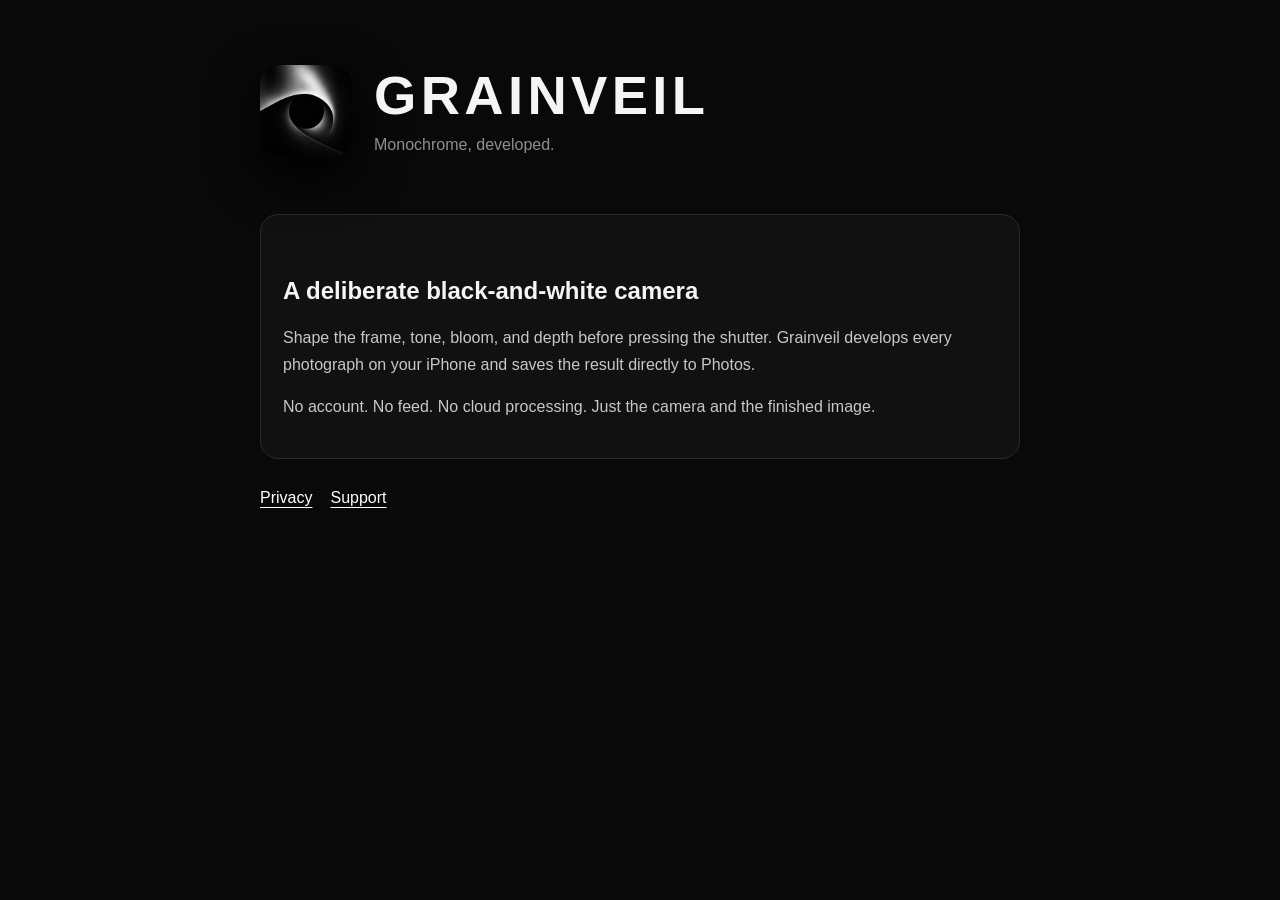
==== index.html @ 0dcb3d74 "Publish Grainveil support and privacy site" ====
<!doctype html>
<html lang="en">
<head>
  <meta charset="utf-8">
  <meta name="viewport" content="width=device-width, initial-scale=1">
  <meta name="description" content="Grainveil is a deliberate monochrome camera for iPhone.">
  <title>Grainveil — Monochrome, developed.</title>
  <link rel="stylesheet" href="style.css">
</head>
<body>
  <main>
    <header>
      <img class="icon" src="assets/icon.png" alt="Grainveil app icon">
      <div><h1>GRAINVEIL</h1><p class="tagline">Monochrome, developed.</p></div>
    </header>
    <section class="card">
      <h2>A deliberate black-and-white camera</h2>
      <p>Shape the frame, tone, bloom, and depth before pressing the shutter. Grainveil develops every photograph on your iPhone and saves the result directly to Photos.</p>
      <p>No account. No feed. No cloud processing. Just the camera and the finished image.</p>
    </section>
    <nav><a href="privacy/">Privacy</a><a href="support/">Support</a></nav>
  </main>
</body>
</html>
---- style.css ----
:root {
  color-scheme: dark;
  font-family: -apple-system, BlinkMacSystemFont, "SF Pro Text", sans-serif;
  background: #090909;
  color: #f5f5f5;
}

* { box-sizing: border-box; }
body { margin: 0; }
main { width: min(760px, calc(100% - 40px)); margin: 0 auto; padding: 64px 0 80px; }
header { display: flex; gap: 22px; align-items: center; margin-bottom: 56px; }
.icon { width: 92px; height: 92px; border-radius: 22%; box-shadow: 0 18px 48px #000; }
h1 { font-size: clamp(2rem, 8vw, 3.4rem); letter-spacing: .08em; margin: 0; }
h2 { margin-top: 2.5rem; }
p, li { color: #c8c8c8; line-height: 1.65; }
a { color: #fff; text-underline-offset: 4px; }
.tagline { margin: 5px 0 0; color: #8f8f8f; }
.card { padding: 22px; border: 1px solid #2b2b2b; border-radius: 18px; background: #111; }
nav { display: flex; flex-wrap: wrap; gap: 18px; margin-top: 30px; }
small { color: #777; }
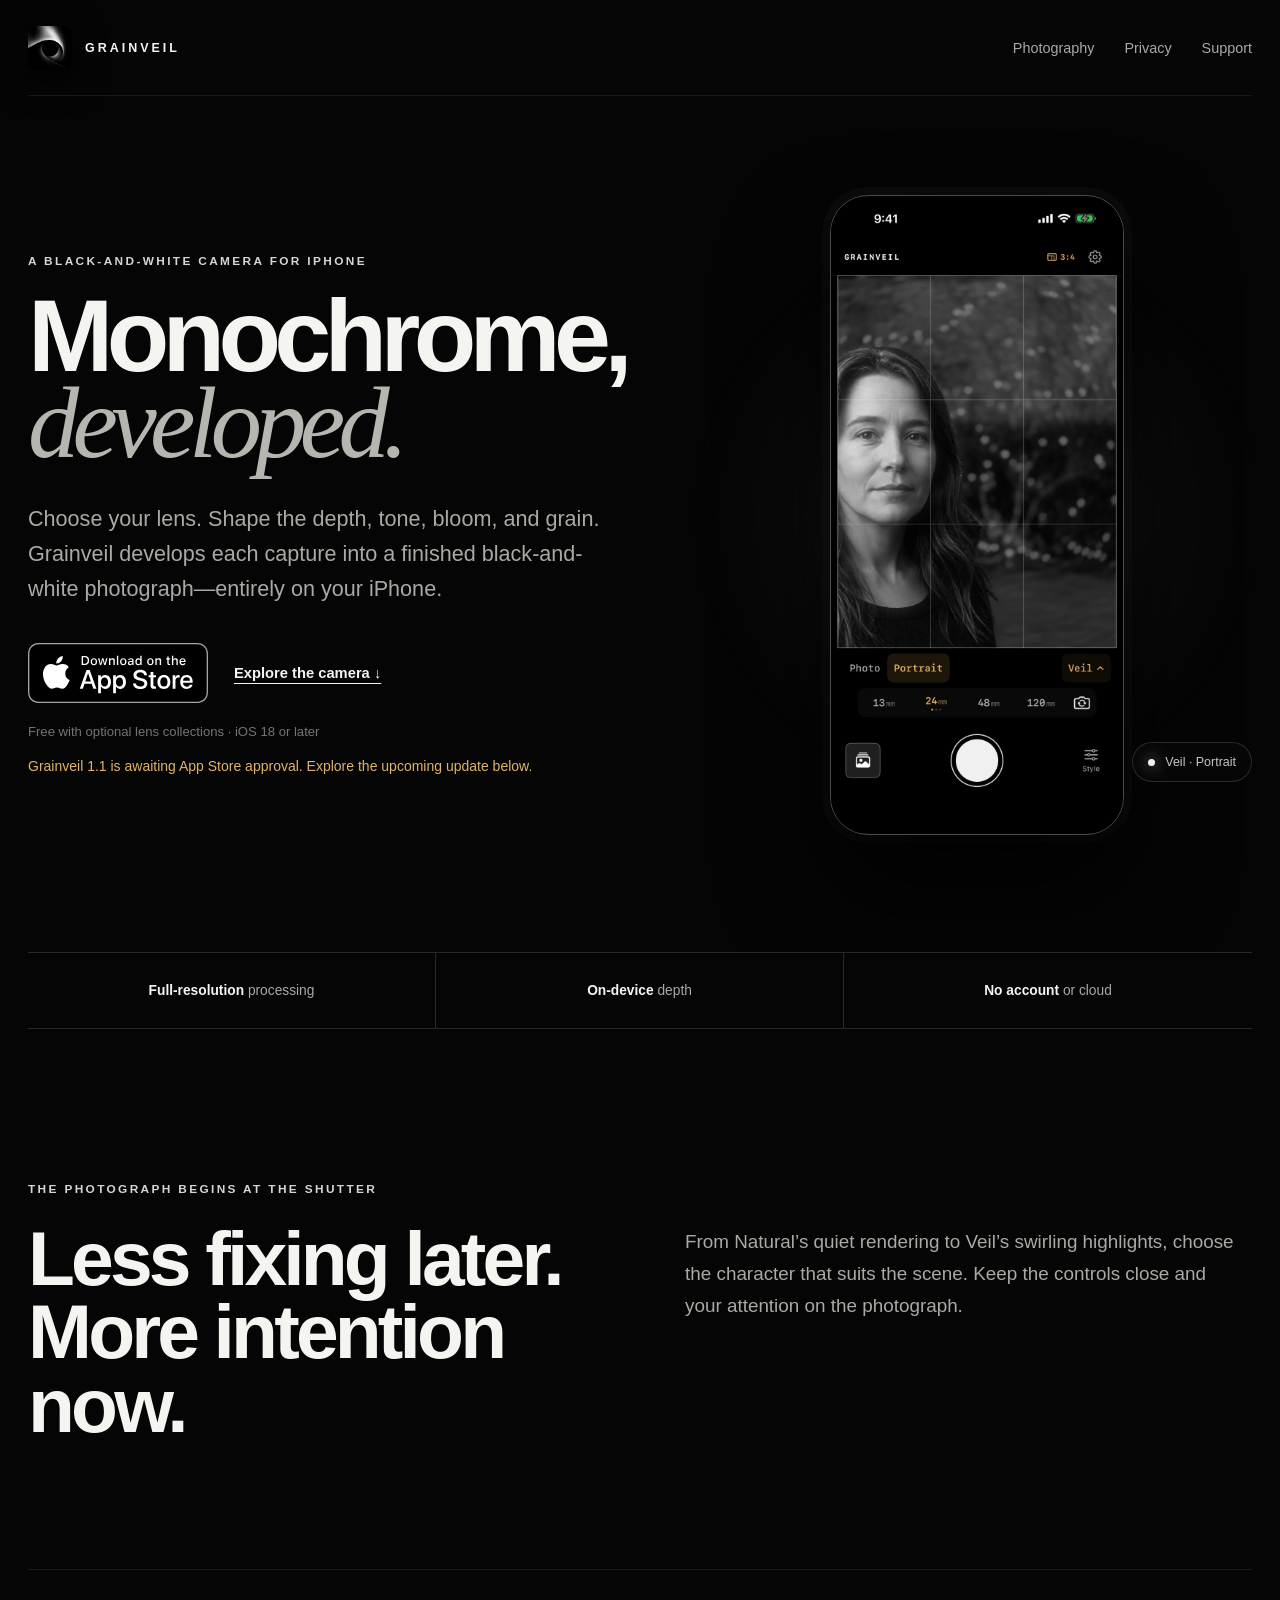
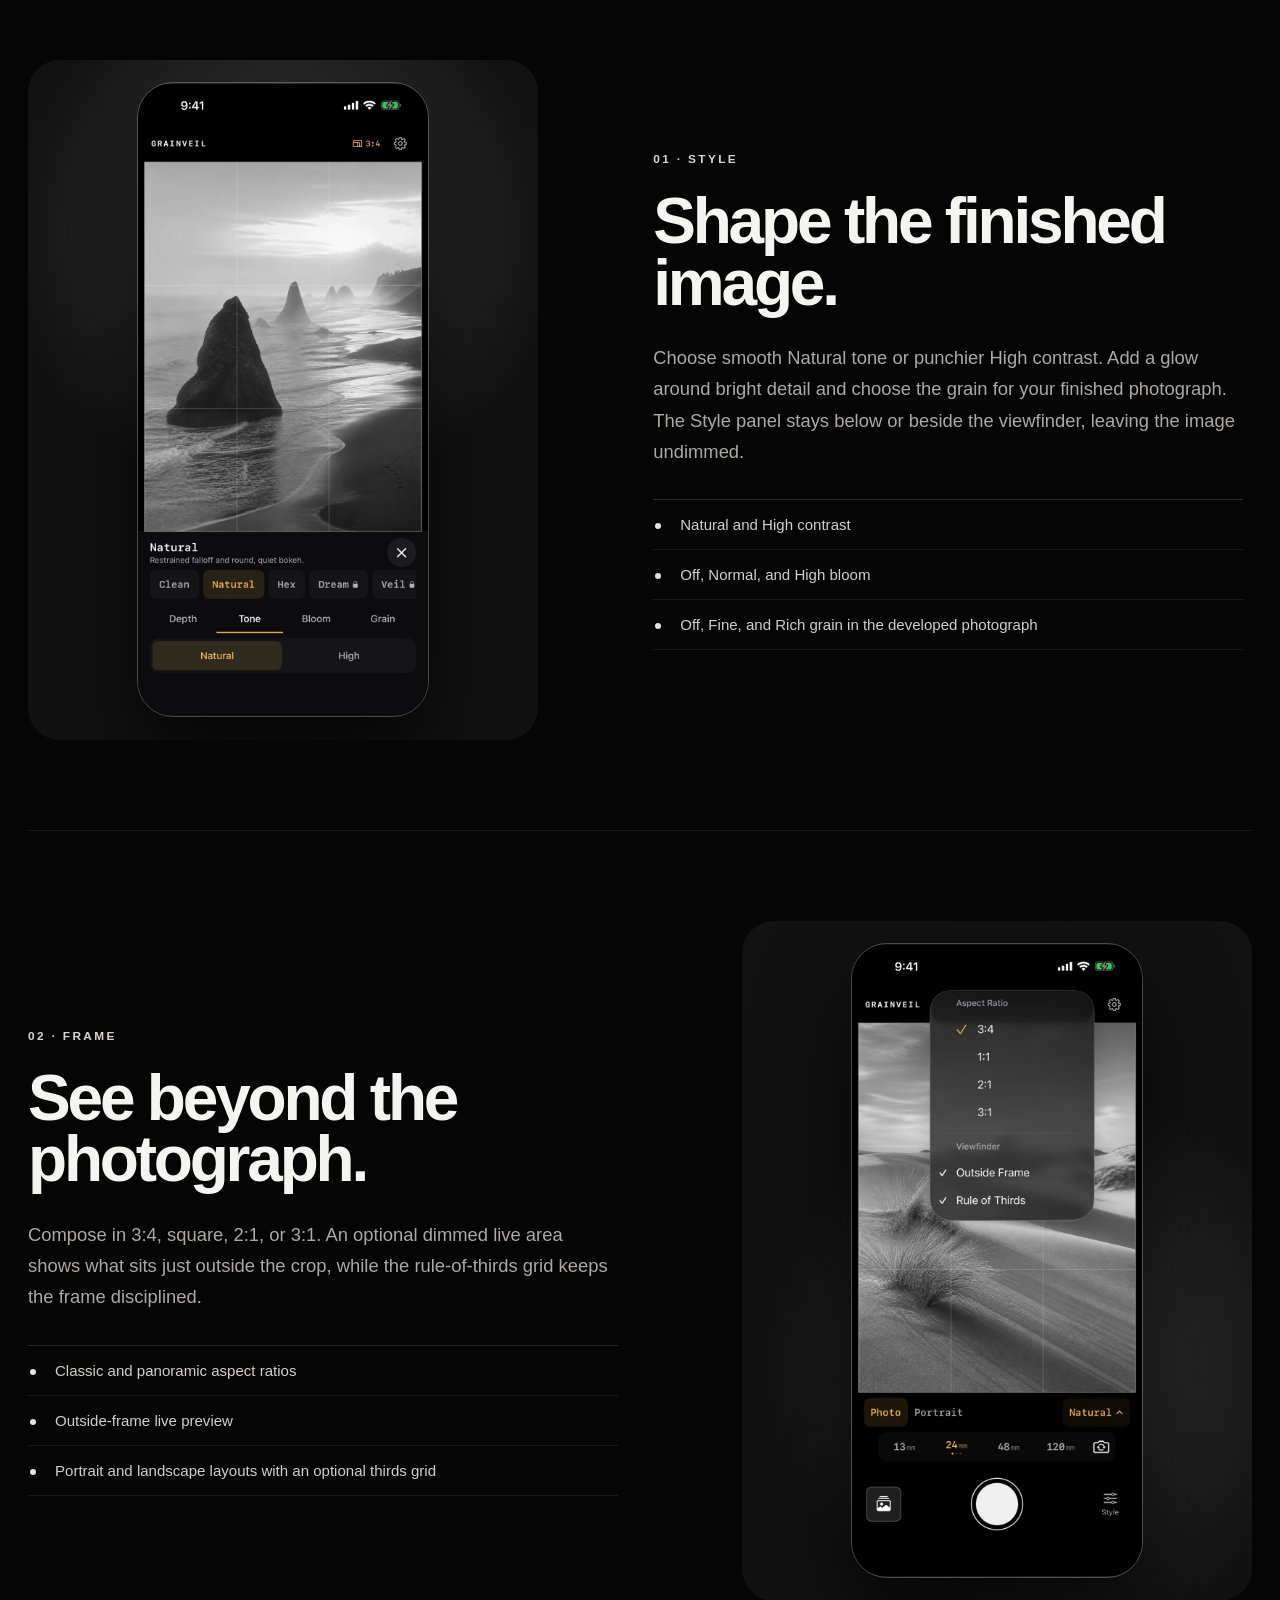
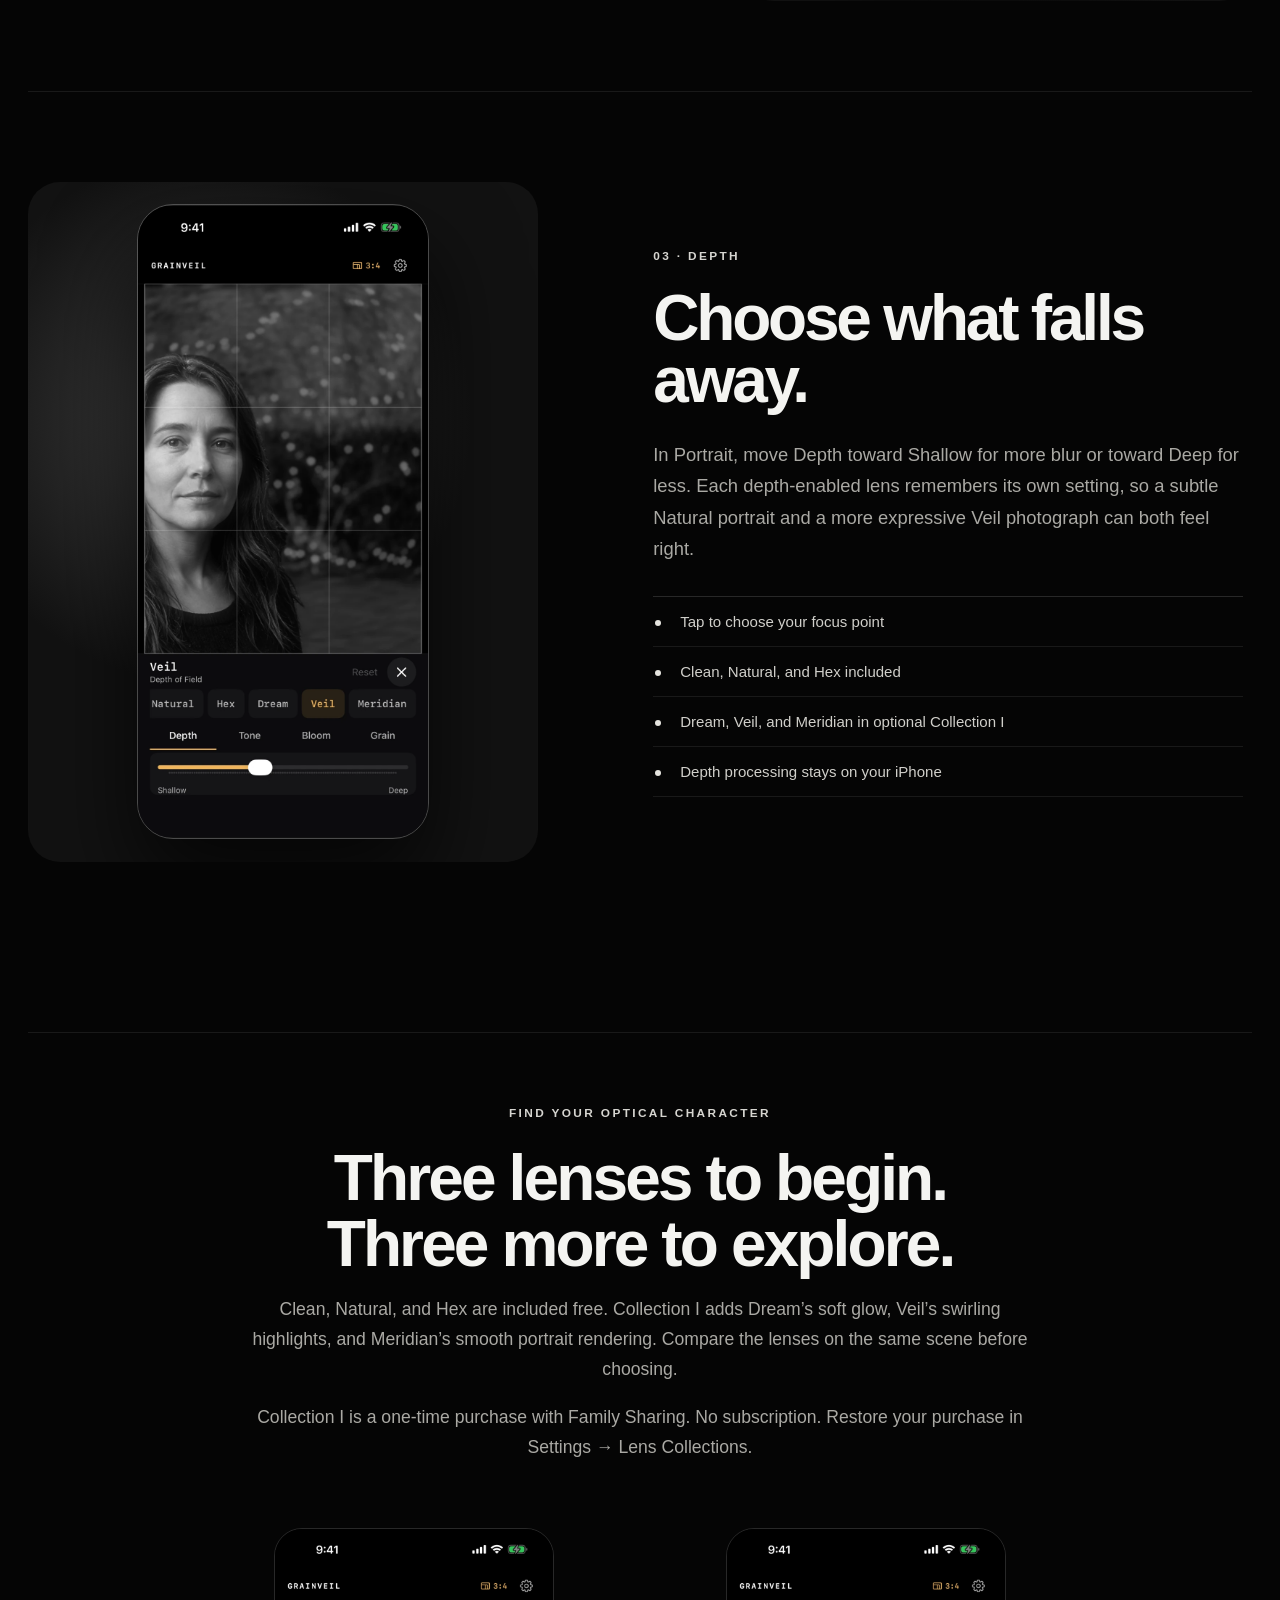
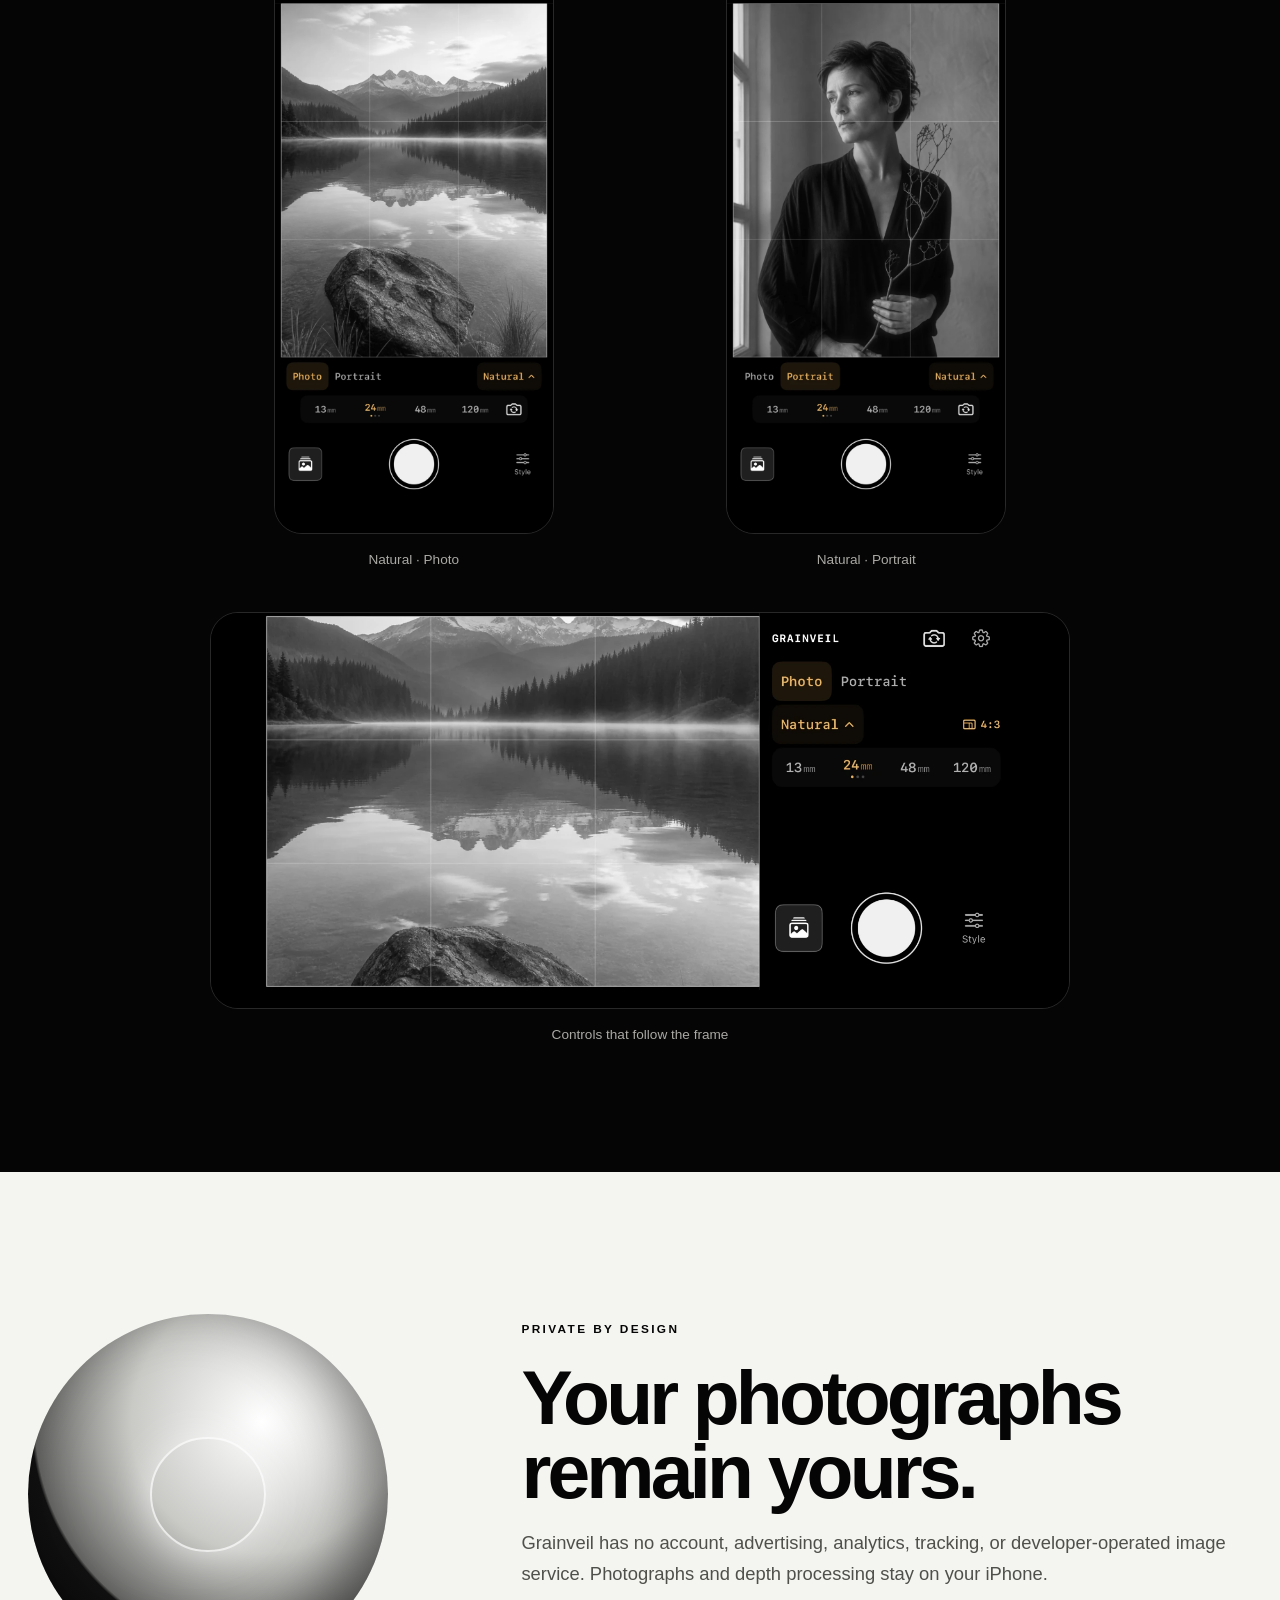
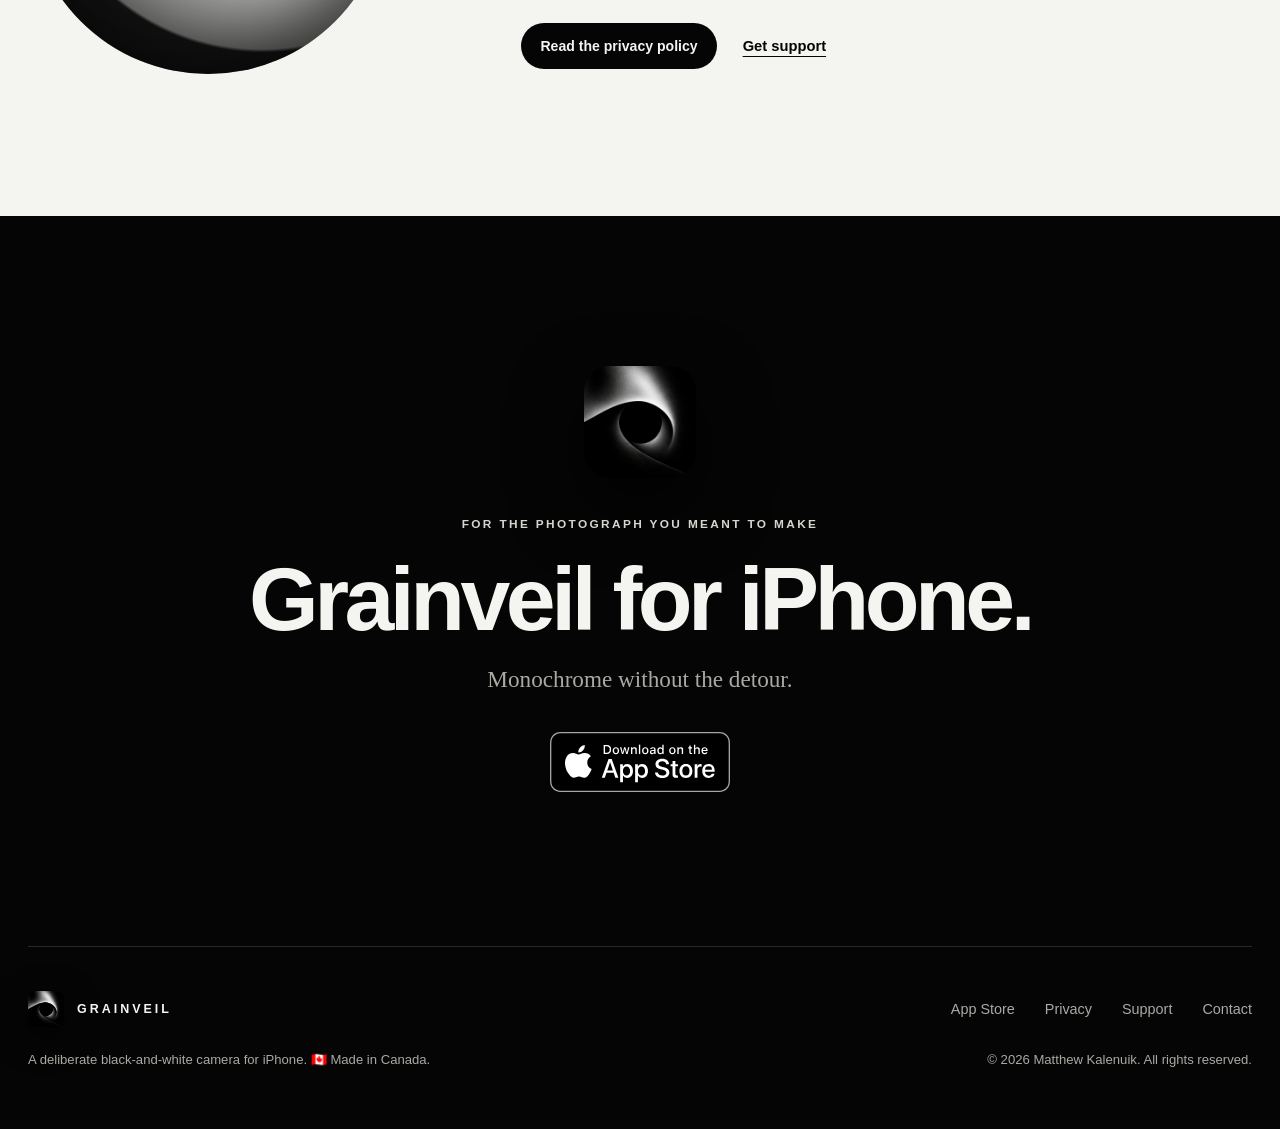
==== commit 31304729: "Refresh Grainveil 1.1 screenshots and Collection I support" ====
--- a/index.html
+++ b/index.html
@@ -3,23 +3,181 @@
 <head>
   <meta charset="utf-8">
   <meta name="viewport" content="width=device-width, initial-scale=1">
-  <meta name="description" content="Grainveil is a deliberate monochrome camera for iPhone.">
+  <meta name="theme-color" content="#050505">
+  <meta name="description" content="Grainveil is a black-and-white camera for iPhone with distinctive lenses, adjustable depth of field, film grain, optical bloom, and on-device photo processing.">
+  <link rel="canonical" href="https://grainveil.mkultra.pro/">
+  <link rel="icon" href="assets/icon-web.png">
+  <link rel="apple-touch-icon" href="assets/icon-web.png">
+  <meta property="og:title" content="Grainveil — Monochrome, developed.">
+  <meta property="og:description" content="A deliberate black-and-white camera for iPhone. Shape the frame, tone, bloom, and depth before the shutter.">
+  <meta property="og:type" content="website">
+  <meta property="og:url" content="https://grainveil.mkultra.pro/">
+  <meta property="og:image" content="https://grainveil.mkultra.pro/assets/grainveil-social.png?v=20260831">
+  <meta property="og:image:width" content="1200">
+  <meta property="og:image:height" content="630">
+  <meta property="og:image:alt" content="Grainveil monochrome photographic campaign artwork">
+  <meta name="twitter:card" content="summary_large_image">
+  <meta name="twitter:title" content="Grainveil — Monochrome, developed.">
+  <meta name="twitter:description" content="A deliberate black-and-white camera for iPhone.">
+  <meta name="twitter:image" content="https://grainveil.mkultra.pro/assets/grainveil-social.png?v=20260831">
+  <meta property="al:ios:app_store_id" content="6806885347">
+  <meta property="al:ios:app_name" content="Grainveil">
   <title>Grainveil — Monochrome, developed.</title>
-  <link rel="stylesheet" href="style.css">
+  <link rel="stylesheet" href="style.css?v=20260911-release">
 </head>
 <body>
-  <main>
-    <header>
-      <img class="icon" src="assets/icon.png" alt="Grainveil app icon">
-      <div><h1>GRAINVEIL</h1><p class="tagline">Monochrome, developed.</p></div>
-    </header>
-    <section class="card">
-      <h2>A deliberate black-and-white camera</h2>
-      <p>Shape the frame, tone, bloom, and depth before pressing the shutter. Grainveil develops every photograph on your iPhone and saves the result directly to Photos.</p>
-      <p>No account. No feed. No cloud processing. Just the camera and the finished image.</p>
+  <a class="skip-link" href="#main">Skip to content</a>
+  <header class="site-header shell">
+    <a class="brand" href="#top" aria-label="Grainveil home">
+      <img src="assets/icon-web.png" width="44" height="44" alt="">
+      <span>GRAINVEIL</span>
+    </a>
+    <nav aria-label="Main navigation">
+      <a href="#photography">Photography</a>
+      <a href="#privacy">Privacy</a>
+      <a href="support/">Support</a>
+    </nav>
+  </header>
+
+  <main id="main">
+    <section class="hero shell" id="top">
+      <div class="hero-copy">
+        <p class="eyebrow">A black-and-white camera for iPhone</p>
+        <h1>Monochrome,<br><em>developed.</em></h1>
+        <p class="lede">Choose your lens. Shape the depth, tone, bloom, and grain. Grainveil develops each capture into a finished black-and-white photograph—entirely on your iPhone.</p>
+        <div class="hero-actions">
+          <a class="app-store-link" href="https://apps.apple.com/app/grainveil/id6806885347" aria-label="Download Grainveil on the App Store">
+            <img class="app-store-badge" src="assets/app-store-badge.svg" width="180" height="60" alt="Download Grainveil on the App Store">
+          </a>
+          <a class="text-link" href="#photography">Explore the camera <span aria-hidden="true">↓</span></a>
+        </div>
+        <p class="system-note">Free with optional lens collections · iOS 18 or later</p>
+        <p class="release-note">Grainveil 1.1 is awaiting App Store approval. Explore the upcoming update below.</p>
+      </div>
+      <div class="hero-visual" aria-label="Grainveil Portrait mode with the Veil lens">
+        <div class="halo" aria-hidden="true"></div>
+        <img class="phone-shot" src="assets/1.1-release/veil-portrait.webp" width="800" height="1738" fetchpriority="high" alt="Grainveil 1.1 in Portrait mode with Veil selected, showing a monochrome portrait against soft foliage">
+        <div class="capture-note"><span></span> Veil · Portrait</div>
+      </div>
     </section>
-    <nav><a href="privacy/">Privacy</a><a href="support/">Support</a></nav>
+
+    <section class="principles shell" aria-label="Product principles">
+      <p><strong>Full-resolution</strong> processing</p>
+      <p><strong>On-device</strong> depth</p>
+      <p><strong>No account</strong> or cloud</p>
+    </section>
+
+    <section class="intro shell" id="photography">
+      <p class="kicker">The photograph begins at the shutter</p>
+      <h2>Less fixing later.<br>More intention now.</h2>
+      <p>From Natural’s quiet rendering to Veil’s swirling highlights, choose the character that suits the scene. Keep the controls close and your attention on the photograph.</p>
+    </section>
+
+    <section class="story shell" aria-label="Grainveil features">
+      <article class="story-row">
+        <div class="story-image soft-silver">
+          <img src="assets/1.1-release/image-style.webp" width="800" height="1738" loading="lazy" alt="Grainveil’s inline Style panel, with Natural selected and Depth, Tone, Bloom, and Grain controls below the photograph">
+        </div>
+        <div class="story-copy">
+          <p class="chapter">01 · Style</p>
+          <h2>Shape the finished image.</h2>
+          <p>Choose smooth Natural tone or punchier High contrast. Add a glow around bright detail and choose the grain for your finished photograph. The Style panel stays below or beside the viewfinder, leaving the image undimmed.</p>
+          <ul class="feature-list">
+            <li>Natural and High contrast</li>
+            <li>Off, Normal, and High bloom</li>
+            <li>Off, Fine, and Rich grain in the developed photograph</li>
+          </ul>
+        </div>
+      </article>
+
+      <article class="story-row reverse">
+        <div class="story-image warm-silver">
+          <img src="assets/1.1-release/framing.webp" width="800" height="1738" loading="lazy" alt="Grainveil’s framing controls over a monochrome landscape, with aspect ratios and an outside-frame preview">
+        </div>
+        <div class="story-copy">
+          <p class="chapter">02 · Frame</p>
+          <h2>See beyond the photograph.</h2>
+          <p>Compose in 3:4, square, 2:1, or 3:1. An optional dimmed live area shows what sits just outside the crop, while the rule-of-thirds grid keeps the frame disciplined.</p>
+          <ul class="feature-list">
+            <li>Classic and panoramic aspect ratios</li>
+            <li>Outside-frame live preview</li>
+            <li>Portrait and landscape layouts with an optional thirds grid</li>
+          </ul>
+        </div>
+      </article>
+
+      <article class="story-row">
+        <div class="story-image deep-silver">
+          <img src="assets/1.1-release/depth-of-field.webp" width="800" height="1738" loading="lazy" alt="Veil’s Depth of Field control, with a slider from Shallow to Deep beneath a monochrome portrait">
+        </div>
+        <div class="story-copy">
+          <p class="chapter">03 · Depth</p>
+          <h2>Choose what falls away.</h2>
+          <p>In Portrait, move Depth toward Shallow for more blur or toward Deep for less. Each depth-enabled lens remembers its own setting, so a subtle Natural portrait and a more expressive Veil photograph can both feel right.</p>
+          <ul class="feature-list">
+            <li>Tap to choose your focus point</li>
+            <li>Clean, Natural, and Hex included</li>
+            <li>Dream, Veil, and Meridian in optional Collection I</li>
+            <li>Depth processing stays on your iPhone</li>
+          </ul>
+        </div>
+      </article>
+    </section>
+
+    <section class="collection-section shell" aria-labelledby="collection-heading">
+      <div class="collection-copy">
+        <p class="kicker">Find your optical character</p>
+        <h2 id="collection-heading">Three lenses to begin.<br>Three more to explore.</h2>
+        <p>Clean, Natural, and Hex are included free. Collection I adds Dream’s soft glow, Veil’s swirling highlights, and Meridian’s smooth portrait rendering. Compare the lenses on the same scene before choosing.</p>
+        <p>Collection I is a one-time purchase with Family Sharing. No subscription. Restore your purchase in Settings → Lens Collections.</p>
+      </div>
+      <div class="camera-gallery">
+        <figure>
+          <a href="assets/1.1-release/camera.webp" aria-label="View the camera screenshot at full size"><img src="assets/1.1-release/camera.webp" width="800" height="1738" loading="lazy" alt="Grainveil’s monochrome camera viewfinder with Natural selected"></a>
+          <figcaption>Natural · Photo</figcaption>
+        </figure>
+        <figure>
+          <a href="assets/1.1-release/portrait.webp" aria-label="View the portrait screenshot at full size"><img src="assets/1.1-release/portrait.webp" width="800" height="1738" loading="lazy" alt="Natural selected in Grainveil’s Portrait mode"></a>
+          <figcaption>Natural · Portrait</figcaption>
+        </figure>
+        <figure class="landscape-example">
+          <a href="assets/1.1-release/landscape.webp" aria-label="View the landscape screenshot at full size"><img src="assets/1.1-release/landscape.webp" width="1600" height="736" loading="lazy" alt="Grainveil’s camera controls arranged beside the photograph in landscape orientation"></a>
+          <figcaption>Controls that follow the frame</figcaption>
+        </figure>
+      </div>
+    </section>
+
+    <section class="privacy-band" id="privacy">
+      <div class="shell privacy-grid">
+        <div class="privacy-mark" aria-hidden="true"><span></span></div>
+        <div>
+          <p class="kicker">Private by design</p>
+          <h2>Your photographs remain yours.</h2>
+          <p>Grainveil has no account, advertising, analytics, tracking, or developer-operated image service. Photographs and depth processing stay on your iPhone.</p>
+          <div class="privacy-actions">
+            <a class="button-light" href="privacy/">Read the privacy policy</a>
+            <a class="text-link" href="support/">Get support</a>
+          </div>
+        </div>
+      </div>
+    </section>
+
+    <section class="closing shell">
+      <img class="closing-icon" src="assets/icon-web.png" width="112" height="112" alt="Grainveil app icon">
+      <p class="kicker">For the photograph you meant to make</p>
+      <h2>Grainveil for iPhone.</h2>
+      <p>Monochrome without the detour.</p>
+      <a class="app-store-link closing-download" href="https://apps.apple.com/app/grainveil/id6806885347" aria-label="Download Grainveil on the App Store">
+        <img class="app-store-badge" src="assets/app-store-badge.svg" width="180" height="60" alt="Download Grainveil on the App Store">
+      </a>
+    </section>
   </main>
+
+  <footer class="site-footer shell">
+    <div class="brand footer-brand"><img src="assets/icon-web.png" width="36" height="36" alt=""><span>GRAINVEIL</span></div>
+    <p>A deliberate black-and-white camera for iPhone. <span class="made-in-canada"><span role="img" aria-label="Canadian flag">🇨🇦</span> Made in Canada.</span></p>
+    <nav aria-label="Footer navigation"><a href="https://apps.apple.com/app/grainveil/id6806885347">App Store</a><a href="privacy/">Privacy</a><a href="support/">Support</a><a href="mailto:info@mkultra.pro">Contact</a></nav>
+    <p class="copyright">© 2026 Matthew Kalenuik. All rights reserved.</p>
+  </footer>
 </body>
 </html>
-
--- a/style.css
+++ b/style.css
@@ -1,21 +1,190 @@
 :root {
   color-scheme: dark;
-  font-family: -apple-system, BlinkMacSystemFont, "SF Pro Text", sans-serif;
-  background: #090909;
-  color: #f5f5f5;
+  --black: #050505;
+  --surface: #0d0d0d;
+  --white: #f4f4f1;
+  --muted: #aaa9a4;
+  --quiet: #75746f;
+  --line: rgba(255, 255, 255, 0.14);
+  --line-soft: rgba(255, 255, 255, 0.08);
+  --serif: "Iowan Old Style", "Baskerville", "Times New Roman", serif;
+  --sans: -apple-system, BlinkMacSystemFont, "SF Pro Display", "Helvetica Neue", sans-serif;
+  font-family: var(--sans);
+  background: var(--black);
+  color: var(--white);
+  font-synthesis: none;
 }
 
 * { box-sizing: border-box; }
-body { margin: 0; }
-main { width: min(760px, calc(100% - 40px)); margin: 0 auto; padding: 64px 0 80px; }
-header { display: flex; gap: 22px; align-items: center; margin-bottom: 56px; }
-.icon { width: 92px; height: 92px; border-radius: 22%; box-shadow: 0 18px 48px #000; }
-h1 { font-size: clamp(2rem, 8vw, 3.4rem); letter-spacing: .08em; margin: 0; }
-h2 { margin-top: 2.5rem; }
-p, li { color: #c8c8c8; line-height: 1.65; }
-a { color: #fff; text-underline-offset: 4px; }
-.tagline { margin: 5px 0 0; color: #8f8f8f; }
-.card { padding: 22px; border: 1px solid #2b2b2b; border-radius: 18px; background: #111; }
-nav { display: flex; flex-wrap: wrap; gap: 18px; margin-top: 30px; }
-small { color: #777; }
+html { scroll-behavior: smooth; }
+body { margin: 0; background: var(--black); color: var(--white); }
+img { max-width: 100%; display: block; }
+a { color: inherit; text-decoration-thickness: 1px; text-underline-offset: 5px; }
+p { color: var(--muted); line-height: 1.7; }
+.skip-link { position: fixed; z-index: 100; top: 12px; left: 12px; padding: 10px 14px; background: var(--white); color: var(--black); transform: translateY(-160%); }
+.skip-link:focus { transform: translateY(0); }
+.shell { width: min(1240px, calc(100% - 56px)); margin-inline: auto; }
 
+.site-header { height: 96px; display: flex; align-items: center; justify-content: space-between; border-bottom: 1px solid var(--line-soft); }
+.brand { display: inline-flex; align-items: center; gap: 13px; color: var(--white); text-decoration: none; font-size: .78rem; font-weight: 700; letter-spacing: .24em; }
+.brand img { border-radius: 22%; box-shadow: 0 10px 32px rgba(0,0,0,.65); }
+.site-header nav, .site-footer nav { display: flex; align-items: center; gap: 30px; }
+.site-header nav a, .site-footer nav a { color: var(--muted); font-size: .9rem; text-decoration: none; transition: color .2s ease; }
+.site-header nav a:hover, .site-footer nav a:hover { color: var(--white); }
+
+.hero { min-height: 830px; display: grid; grid-template-columns: 1.02fr .98fr; align-items: center; gap: clamp(50px, 8vw, 120px); padding-block: 74px 92px; overflow: hidden; }
+.hero-copy { position: relative; z-index: 1; min-width: 0; }
+.eyebrow, .kicker, .chapter { margin: 0 0 22px; color: #d6d5d0; font-size: .74rem; font-weight: 700; letter-spacing: .2em; text-transform: uppercase; }
+h1, h2, h3 { color: var(--white); }
+h1 { margin: 0; font-size: clamp(4rem, 8vw, 7.4rem); line-height: .84; letter-spacing: -.065em; font-weight: 640; }
+h1 em { font-family: var(--serif); font-weight: 400; color: #b7b5af; }
+.lede { max-width: 640px; margin: 36px 0 0; font-size: clamp(1.08rem, 2vw, 1.35rem); line-height: 1.62; }
+.hero-actions { display: flex; align-items: center; flex-wrap: wrap; gap: 26px; margin-top: 36px; max-width: 100%; }
+.app-store-link { display: inline-block; border-radius: 10px; line-height: 0; text-decoration: none; transition: filter .2s ease, transform .2s ease; }
+.app-store-link:hover { filter: brightness(1.1); transform: translateY(-2px); }
+.app-store-badge { width: 180px; height: auto; }
+.text-link { color: var(--white); font-size: .92rem; font-weight: 610; }
+.system-note { margin: 18px 0 0; color: var(--quiet); font-size: .82rem; }
+.release-note { margin: 12px 0 0; max-width: 38rem; color: #dfb468; font-size: .875rem; }
+.made-in-canada { display: inline-block; }
+
+.hero-visual { position: relative; display: grid; place-items: center; min-height: 690px; }
+.halo { position: absolute; width: 590px; height: 590px; border-radius: 50%; background: radial-gradient(circle, rgba(255,255,255,.14), rgba(255,255,255,.025) 42%, transparent 70%); filter: blur(8px); }
+.phone-shot { position: relative; z-index: 1; width: auto; height: min(640px, 72vh); max-width: min(300px, 72vw); aspect-ratio: 800 / 1738; object-fit: contain; border: 1px solid rgba(255,255,255,.28); border-radius: 38px; box-shadow: 0 55px 100px rgba(0,0,0,.78), 0 0 0 8px rgba(255,255,255,.025); }
+.capture-note { position: absolute; z-index: 2; right: 0; bottom: 78px; display: flex; align-items: center; gap: 10px; padding: 12px 15px; border: 1px solid var(--line); border-radius: 999px; background: rgba(8,8,8,.82); backdrop-filter: blur(18px); color: #c7c6c1; font-size: .78rem; }
+.capture-note span { width: 7px; height: 7px; border-radius: 50%; background: #f1f1ed; box-shadow: 0 0 16px rgba(255,255,255,.8); }
+
+.principles { display: grid; grid-template-columns: repeat(3, 1fr); border-block: 1px solid var(--line); }
+.principles p { margin: 0; padding: 26px 30px; text-align: center; border-right: 1px solid var(--line); font-size: .86rem; }
+.principles p:last-child { border-right: 0; }
+.principles strong { color: var(--white); font-weight: 620; }
+
+.intro { padding-block: 150px 126px; display: grid; grid-template-columns: 1fr 1fr; column-gap: 90px; }
+.intro .kicker { grid-column: 1 / -1; }
+.intro h2, .story-copy h2, .privacy-grid h2, .closing h2 { margin: 0; font-size: clamp(2.8rem, 6vw, 5.8rem); line-height: .96; letter-spacing: -.05em; font-weight: 560; }
+.intro > p:last-child { margin: 4px 0 0; max-width: 560px; font-size: 1.18rem; }
+
+.story { padding-bottom: 80px; }
+.story-row { min-height: 820px; display: grid; grid-template-columns: .92fr 1.08fr; align-items: center; gap: clamp(60px, 9vw, 135px); padding-block: 90px; border-top: 1px solid var(--line-soft); }
+.story-row.reverse { grid-template-columns: 1.08fr .92fr; }
+.story-row.reverse .story-image { order: 2; }
+.story-image { position: relative; min-height: 680px; display: grid; place-items: center; overflow: hidden; border-radius: 32px; background: #121212; }
+.story-image::before { content: ""; position: absolute; inset: 0; opacity: .5; }
+.soft-silver::before { background: radial-gradient(circle at 50% 25%, #747474, transparent 48%); }
+.warm-silver::before { background: radial-gradient(circle at 60% 65%, #595959, transparent 52%); }
+.deep-silver::before { background: radial-gradient(circle at 35% 35%, #6b6b6b, transparent 48%); }
+.story-image img { position: relative; width: 292px; height: auto; aspect-ratio: 800 / 1738; object-fit: contain; border: 1px solid rgba(255,255,255,.24); border-radius: 36px; box-shadow: 0 45px 90px rgba(0,0,0,.72); }
+.story-copy { max-width: 590px; }
+.story-copy h2 { font-size: clamp(2.7rem, 5vw, 5.25rem); }
+.story-copy > p:not(.chapter) { margin: 28px 0; font-size: 1.15rem; }
+.feature-list { margin: 32px 0 0; padding: 0; list-style: none; border-top: 1px solid var(--line); }
+.feature-list li { position: relative; padding: 16px 0 16px 27px; border-bottom: 1px solid var(--line-soft); color: #d0cfca; font-size: .94rem; }
+.feature-list li::before { content: ""; position: absolute; left: 2px; top: 23px; width: 6px; height: 6px; border-radius: 50%; background: #e5e4df; }
+
+.collection-section { padding-block: 70px 50px; border-top: 1px solid var(--line-soft); }
+.collection-copy { max-width: 800px; margin: 0 auto 65px; text-align: center; }
+.collection-copy h2 { margin: 0; font-size: clamp(2.5rem, 5vw, 4.7rem); line-height: 1.04; letter-spacing: -.045em; font-weight: 560; }
+.collection-copy p:not(.kicker) { font-size: 1.1rem; }
+.camera-gallery { max-width: 860px; margin: auto; display: grid; grid-template-columns: 1fr 1fr; gap: 45px; }
+.camera-gallery figure { margin: 0; display: grid; justify-items: center; align-content: start; gap: 18px; }
+.camera-gallery a { display: block; max-width: 280px; }
+.camera-gallery img { width: 100%; height: auto; border: 1px solid var(--line); border-radius: 28px; }
+.camera-gallery figcaption { color: var(--muted); font-size: .85rem; text-align: center; }
+.camera-gallery .landscape-example { grid-column: 1 / -1; }
+.camera-gallery .landscape-example a { max-width: 860px; }
+.privacy-band { margin-top: 80px; padding-block: 142px; background: var(--white); color: var(--black); }
+.privacy-grid { display: grid; grid-template-columns: .7fr 1.3fr; align-items: center; gap: 100px; }
+.privacy-grid .kicker, .privacy-grid h2 { color: var(--black); }
+.privacy-grid p:not(.kicker) { max-width: 720px; color: #4f4f4b; font-size: 1.15rem; }
+.privacy-mark { width: min(360px, 70vw); aspect-ratio: 1; display: grid; place-items: center; border-radius: 50%; background: radial-gradient(circle at 65% 30%, #fff, #c9c9c6 38%, #656563 66%, #111 67%, #050505); box-shadow: inset -20px -16px 60px rgba(0,0,0,.42); }
+.privacy-mark span { width: 32%; aspect-ratio: 1; border: 2px solid rgba(255,255,255,.7); border-radius: 50%; box-shadow: 0 0 42px rgba(255,255,255,.55); }
+.privacy-actions { display: flex; align-items: center; flex-wrap: wrap; gap: 26px; margin-top: 34px; }
+.button-light { display: inline-flex; align-items: center; min-height: 46px; padding: 0 19px; border-radius: 999px; background: var(--black); color: var(--white); text-decoration: none; font-size: .88rem; font-weight: 640; }
+.privacy-grid .text-link { color: var(--black); }
+
+.closing { padding-block: 150px; text-align: center; }
+.closing .closing-icon { margin: 0 auto 36px; border-radius: 23%; box-shadow: 0 28px 70px rgba(0,0,0,.75); }
+.closing h2 { font-size: clamp(3.2rem, 7vw, 6.4rem); }
+.closing > p:not(.kicker) { margin: 18px 0 30px; font-family: var(--serif); font-size: 1.45rem; }
+.closing-download { margin-top: 2px; }
+.closing-download .app-store-badge { margin: 0 auto; }
+.site-footer { display: grid; grid-template-columns: 1.2fr 1fr; gap: 22px 70px; align-items: center; padding-block: 44px 58px; border-top: 1px solid var(--line); }
+.site-footer > p { margin: 0; font-size: .82rem; }
+.footer-brand { grid-column: 1; }
+.site-footer nav { grid-column: 2; grid-row: 1; justify-content: flex-end; }
+.copyright { grid-column: 2; text-align: right; }
+
+.inner-page { min-height: 100vh; }
+.inner-header .brand { text-decoration: none; }
+.inner-main { width: min(820px, calc(100% - 48px)); margin-inline: auto; padding-block: 100px 140px; }
+.inner-main .page-label { margin: 0 0 22px; color: #8c8b86; font-size: .72rem; font-weight: 700; letter-spacing: .2em; text-transform: uppercase; }
+.inner-main > h1 { font-size: clamp(3.5rem, 9vw, 6.8rem); line-height: .9; }
+.inner-main .page-intro { margin: 32px 0 75px; max-width: 700px; font-size: 1.24rem; }
+.legal-section { padding: 31px 0; border-top: 1px solid var(--line); }
+.legal-section h2 { margin: 0 0 14px; font-size: 1.42rem; font-weight: 600; letter-spacing: -.02em; }
+.legal-section p { margin: 0 0 14px; }
+.legal-section p:last-child { margin-bottom: 0; }
+.legal-meta { margin: 22px 0 0; color: var(--quiet); font-size: .86rem; }
+.support-card { margin: 48px 0 64px; padding: 32px; border: 1px solid var(--line); border-radius: 24px; background: var(--surface); }
+.support-card h2 { margin: 0; font-size: 2rem; }
+.support-card .button-dark { display: inline-flex; margin-top: 10px; min-height: 44px; align-items: center; padding: 0 17px; border: 1px solid #dad9d4; border-radius: 999px; color: var(--black); background: var(--white); text-decoration: none; font-size: .88rem; font-weight: 650; }
+.faq-list { border-top: 1px solid var(--line); }
+.faq-list details { border-bottom: 1px solid var(--line); }
+.faq-list summary { padding: 24px 42px 24px 0; cursor: pointer; color: var(--white); font-weight: 610; list-style: none; }
+.faq-list summary::-webkit-details-marker { display: none; }
+.faq-list summary::after { content: "+"; float: right; margin-right: -36px; color: var(--muted); font-weight: 400; }
+.faq-list details[open] summary::after { content: "−"; }
+.faq-list details p { margin: -5px 0 25px; max-width: 690px; }
+.inner-footer { width: min(820px, calc(100% - 48px)); margin-inline: auto; padding: 34px 0 50px; border-top: 1px solid var(--line); display: flex; justify-content: space-between; gap: 24px; flex-wrap: wrap; }
+.inner-footer a { color: var(--muted); font-size: .88rem; }
+:focus-visible { outline: 2px solid var(--white); outline-offset: 4px; }
+@media (prefers-reduced-motion: reduce) {
+  html { scroll-behavior: auto; }
+  .app-store-link { transition: none; }
+  .app-store-link:hover { transform: none; }
+}
+
+@media (max-width: 900px) {
+  .shell { width: min(100% - 36px, 720px); }
+  .site-header { height: 80px; }
+  .site-header nav { gap: 17px; }
+  .site-header nav a:first-child { display: none; }
+  .hero { grid-template-columns: 1fr; min-height: auto; padding-block: 80px; text-align: center; }
+  .hero-copy { display: grid; grid-template-columns: minmax(0, 1fr); justify-items: center; }
+  .lede { max-width: 620px; }
+  .hero-visual { min-height: 650px; }
+  .capture-note { right: 4%; bottom: 55px; }
+  .intro { padding-block: 110px 80px; grid-template-columns: 1fr; }
+  .intro > p:last-child { margin-top: 28px; }
+  .story-row, .story-row.reverse { grid-template-columns: 1fr; min-height: 0; gap: 55px; padding-block: 70px; }
+  .story-row.reverse .story-image { order: 0; }
+  .story-image { min-height: 650px; }
+  .story-copy { max-width: 700px; }
+  .privacy-grid { grid-template-columns: 1fr; gap: 70px; }
+  .privacy-mark { margin-inline: auto; }
+  .site-footer { grid-template-columns: 1fr; }
+  .site-footer nav, .copyright { grid-column: 1; grid-row: auto; justify-content: flex-start; text-align: left; }
+}
+
+@media (max-width: 560px) {
+  .camera-gallery { gap: 28px 18px; }
+  .camera-gallery img { border-radius: 16px; }
+  .site-header nav a { font-size: .82rem; }
+  .site-header nav { gap: 14px; }
+  .brand span { letter-spacing: .17em; }
+  .hero { padding-top: 66px; }
+  .hero h1 { font-size: clamp(2.85rem, 16vw, 5.5rem); }
+  .hero-actions { justify-content: center; }
+  .hero-visual { min-height: 570px; }
+  .phone-shot { width: auto; height: min(560px, 68vh); max-width: 258px; border-radius: 31px; }
+  .capture-note { bottom: 40px; right: -2%; }
+  .principles { grid-template-columns: 1fr; }
+  .principles p { border-right: 0; border-bottom: 1px solid var(--line-soft); }
+  .principles p:last-child { border-bottom: 0; }
+  .story-image { min-height: 570px; border-radius: 24px; }
+  .story-image img { width: 255px; border-radius: 31px; }
+  .privacy-band { padding-block: 100px; }
+  .closing { padding-block: 110px; }
+  .site-footer nav { gap: 18px; flex-wrap: wrap; }
+  .inner-main { padding-block: 72px 105px; }
+}
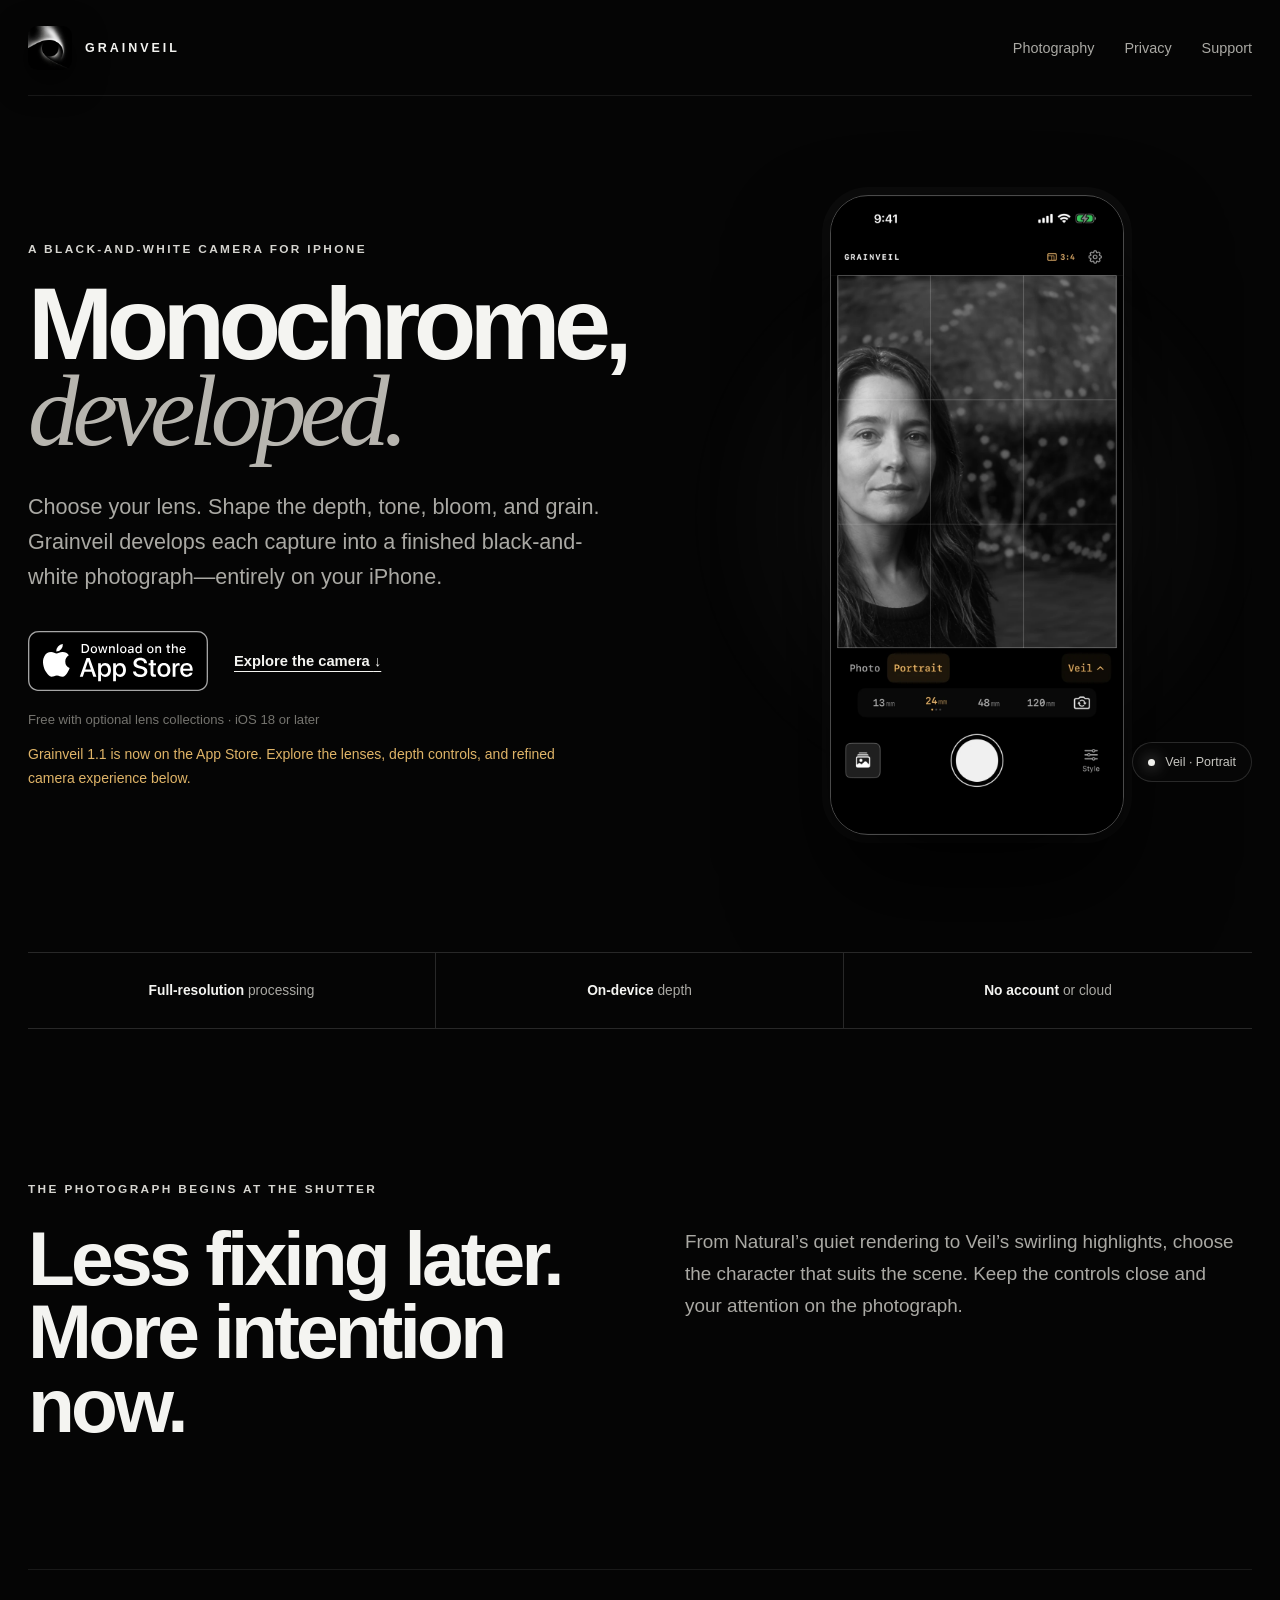
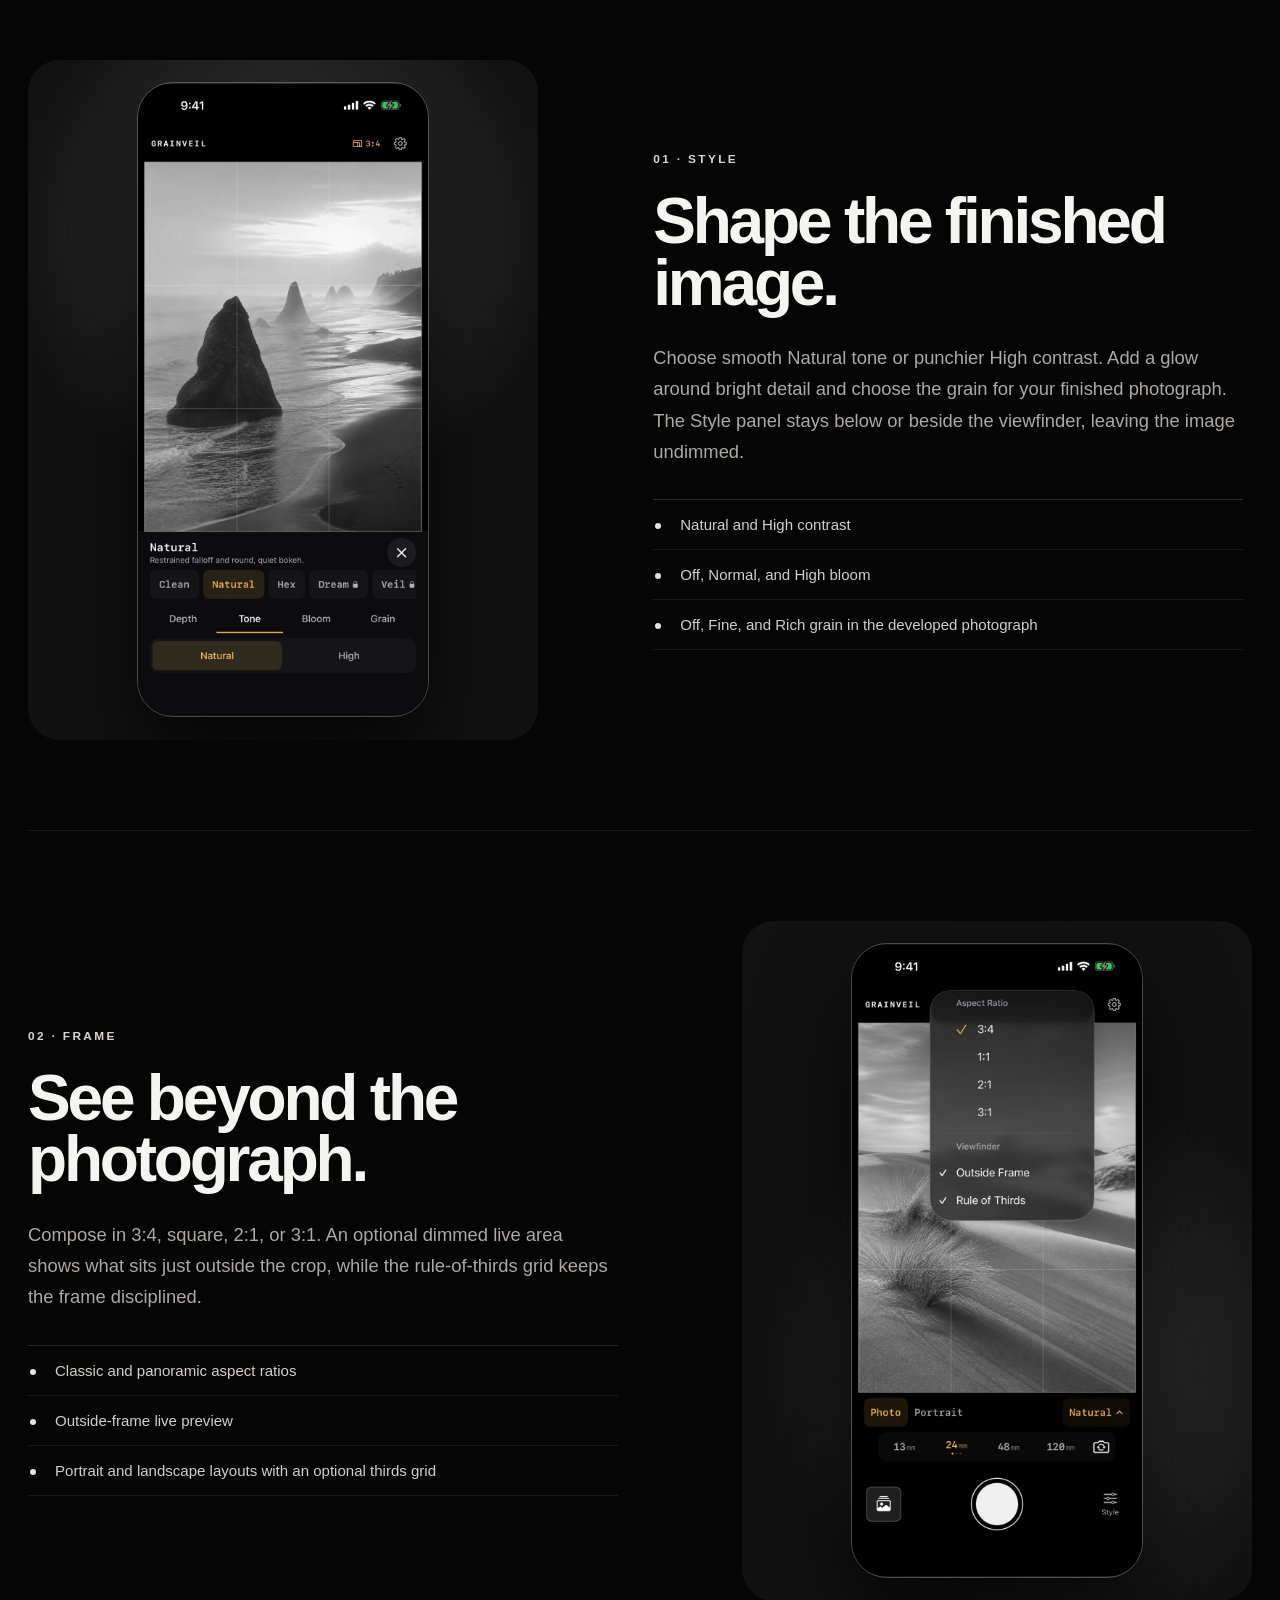
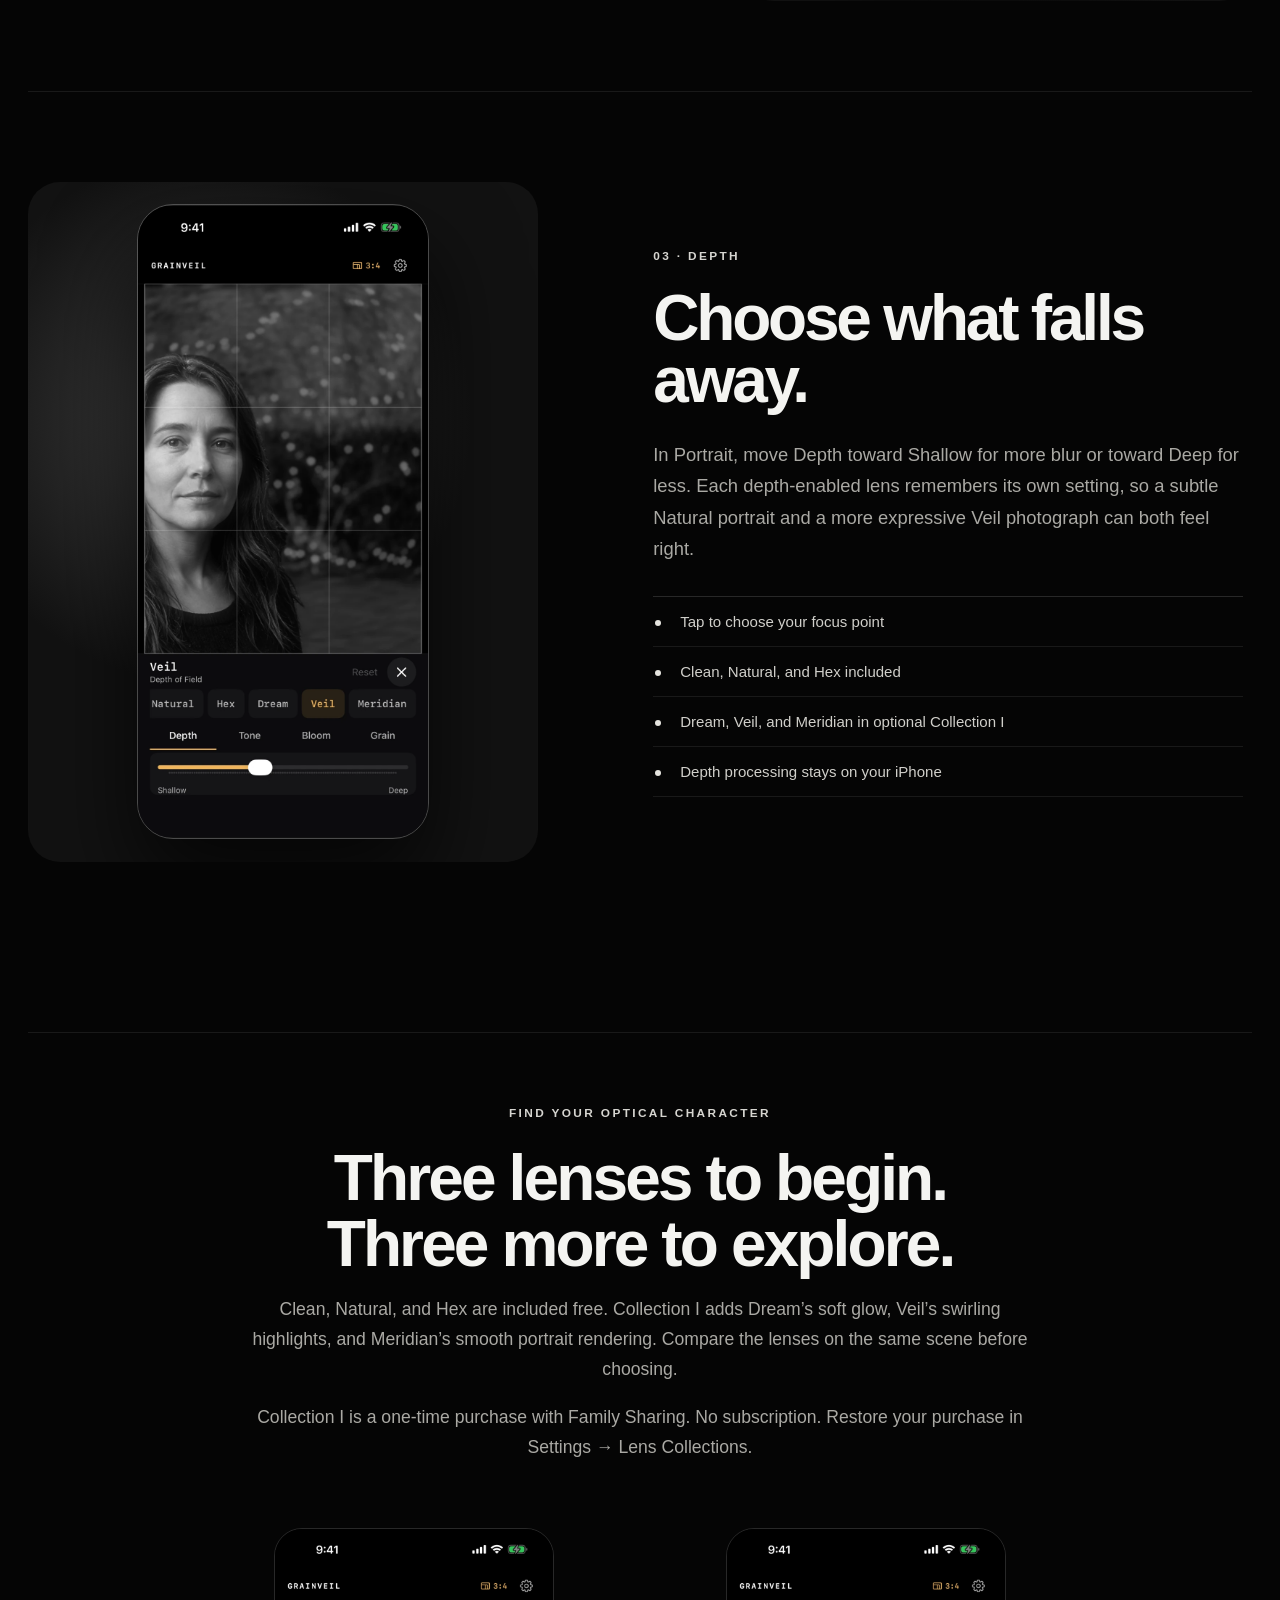
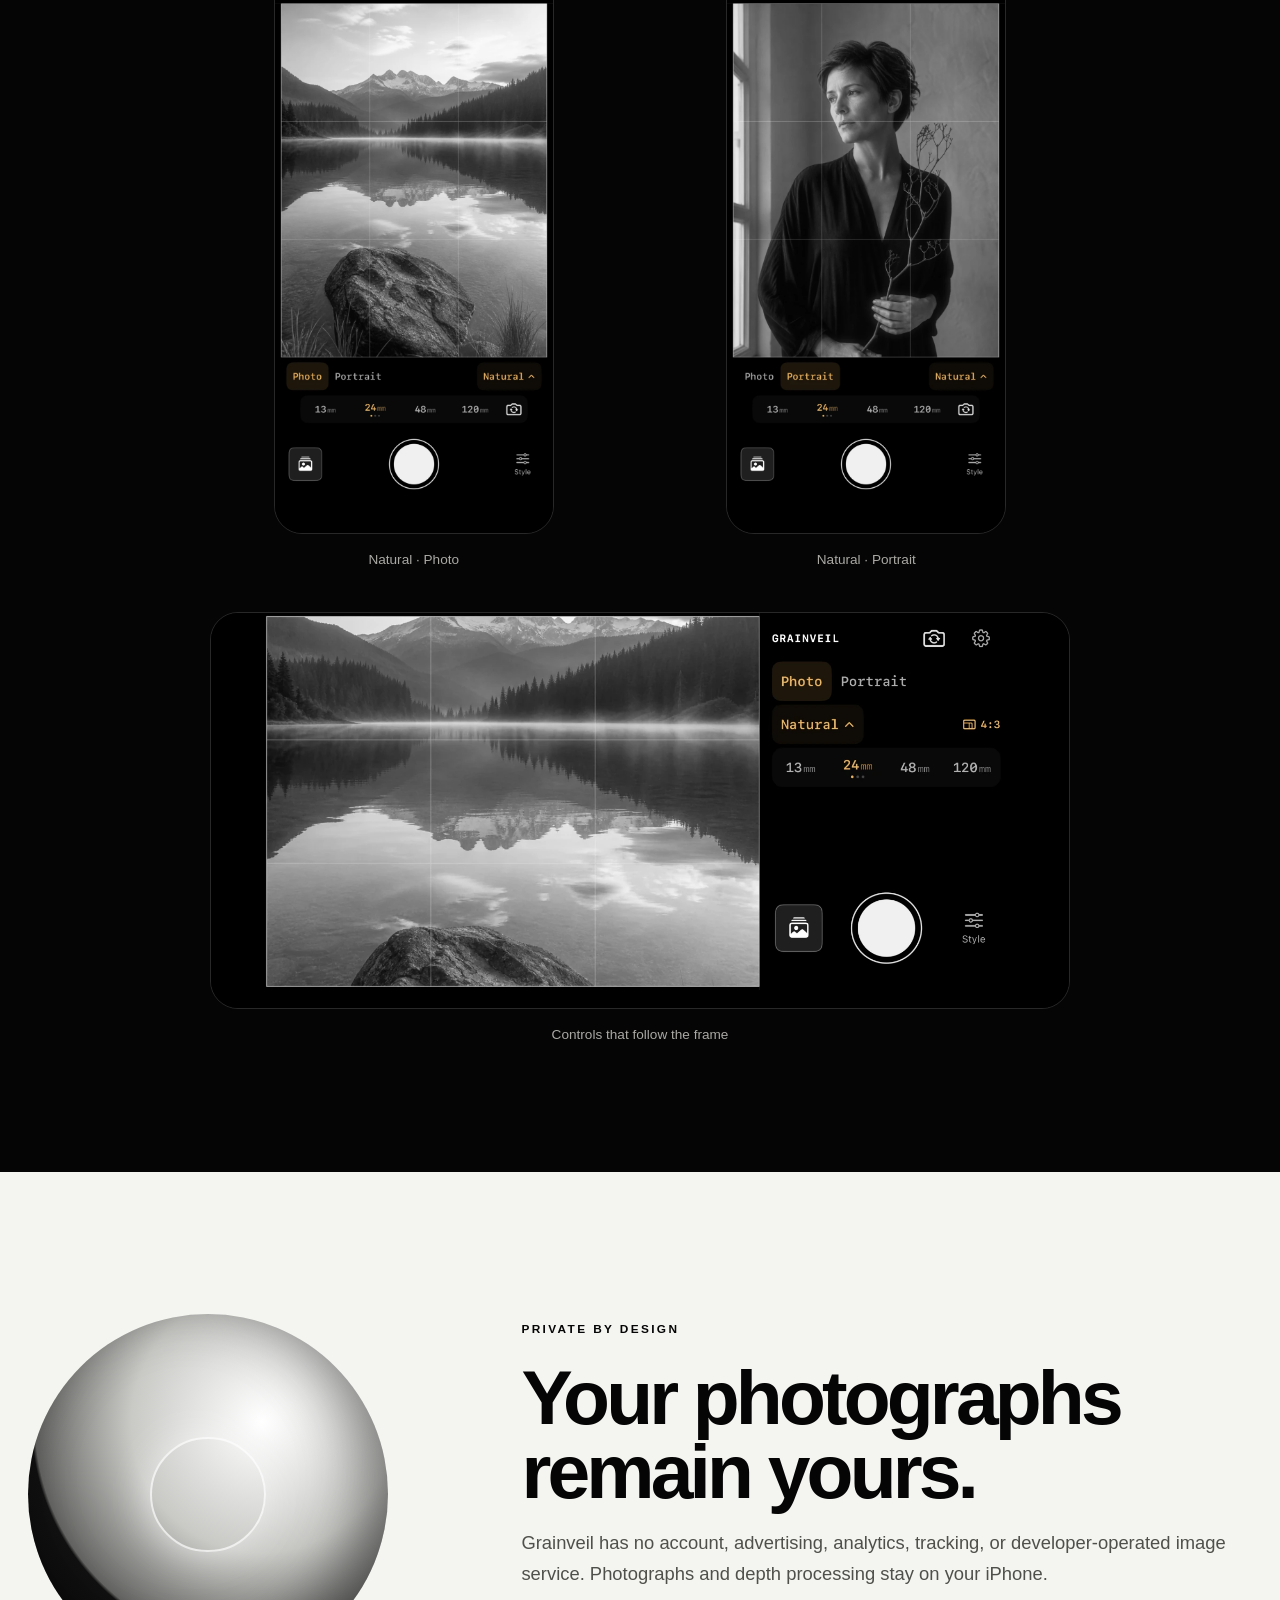
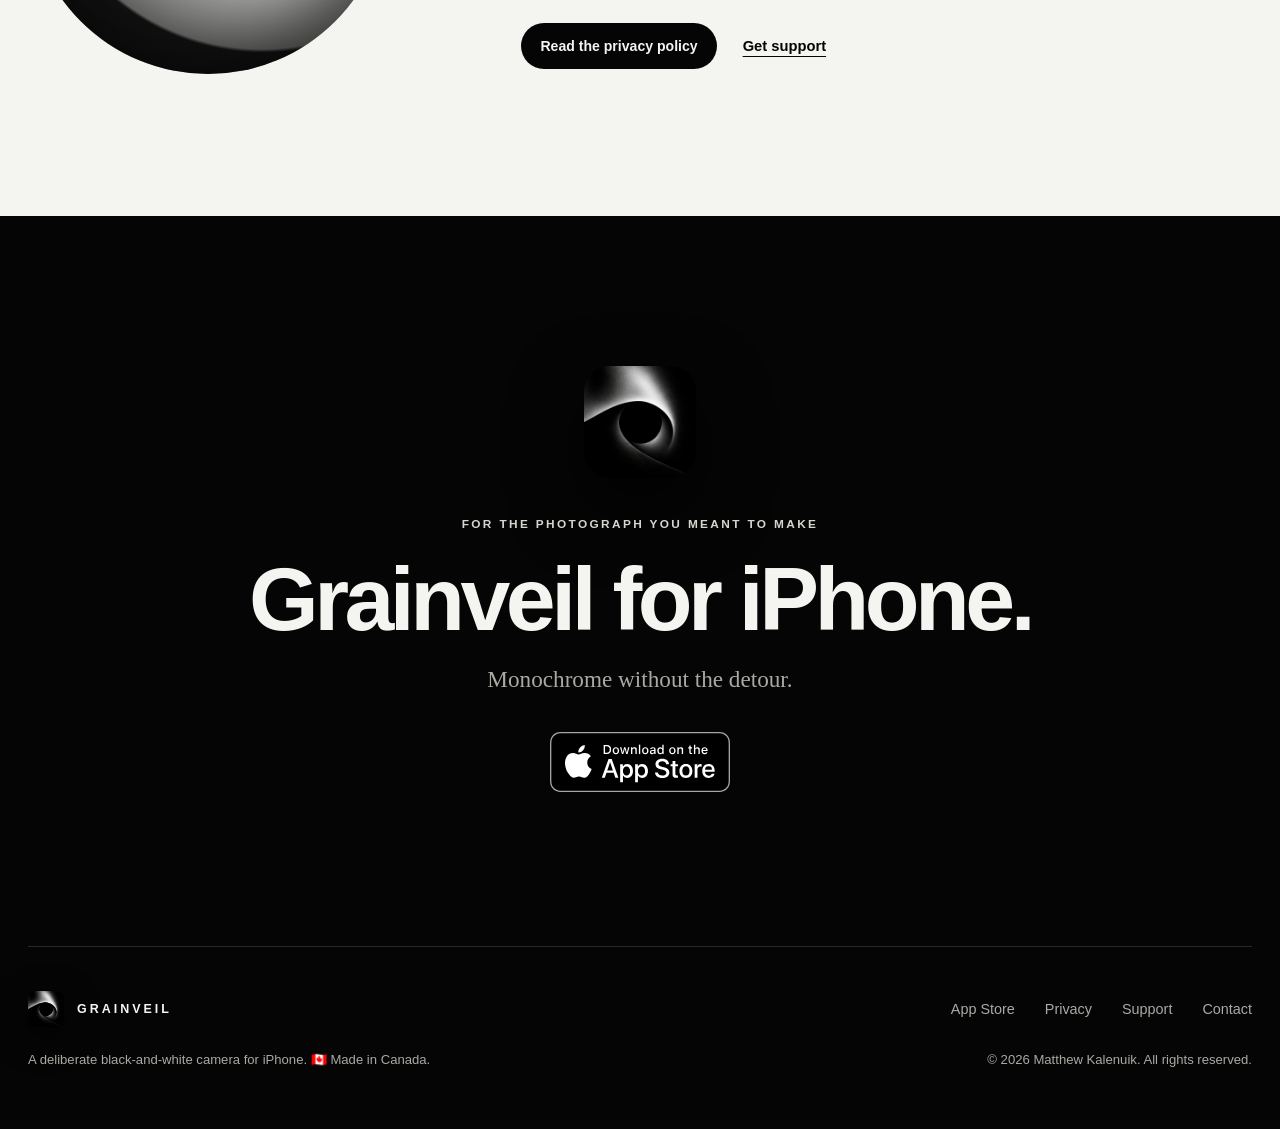
==== commit 77101c57: "Update website for Grainveil 1.1 App Store release" ====
--- a/index.html
+++ b/index.html
@@ -52,7 +52,7 @@
           <a class="text-link" href="#photography">Explore the camera <span aria-hidden="true">↓</span></a>
         </div>
         <p class="system-note">Free with optional lens collections · iOS 18 or later</p>
-        <p class="release-note">Grainveil 1.1 is awaiting App Store approval. Explore the upcoming update below.</p>
+        <p class="release-note">Grainveil 1.1 is now on the App Store. Explore the lenses, depth controls, and refined camera experience below.</p>
       </div>
       <div class="hero-visual" aria-label="Grainveil Portrait mode with the Veil lens">
         <div class="halo" aria-hidden="true"></div>
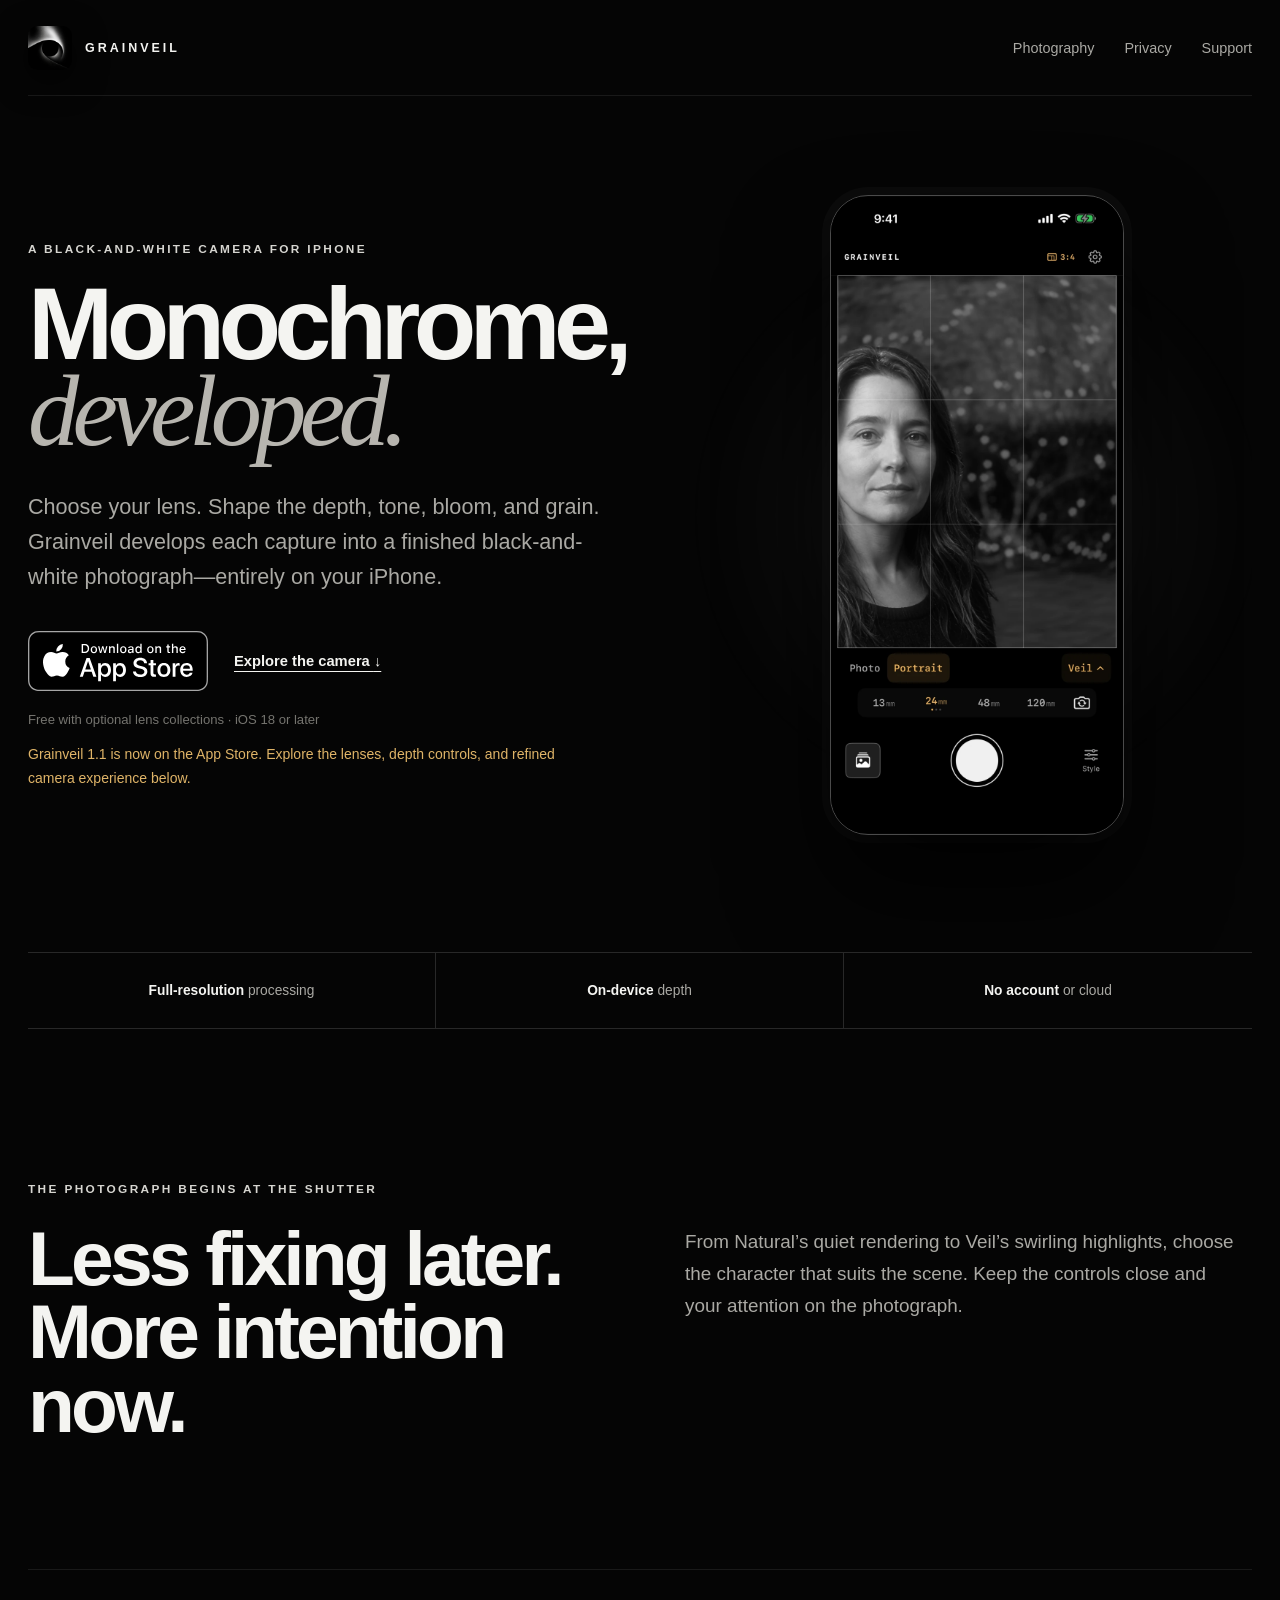
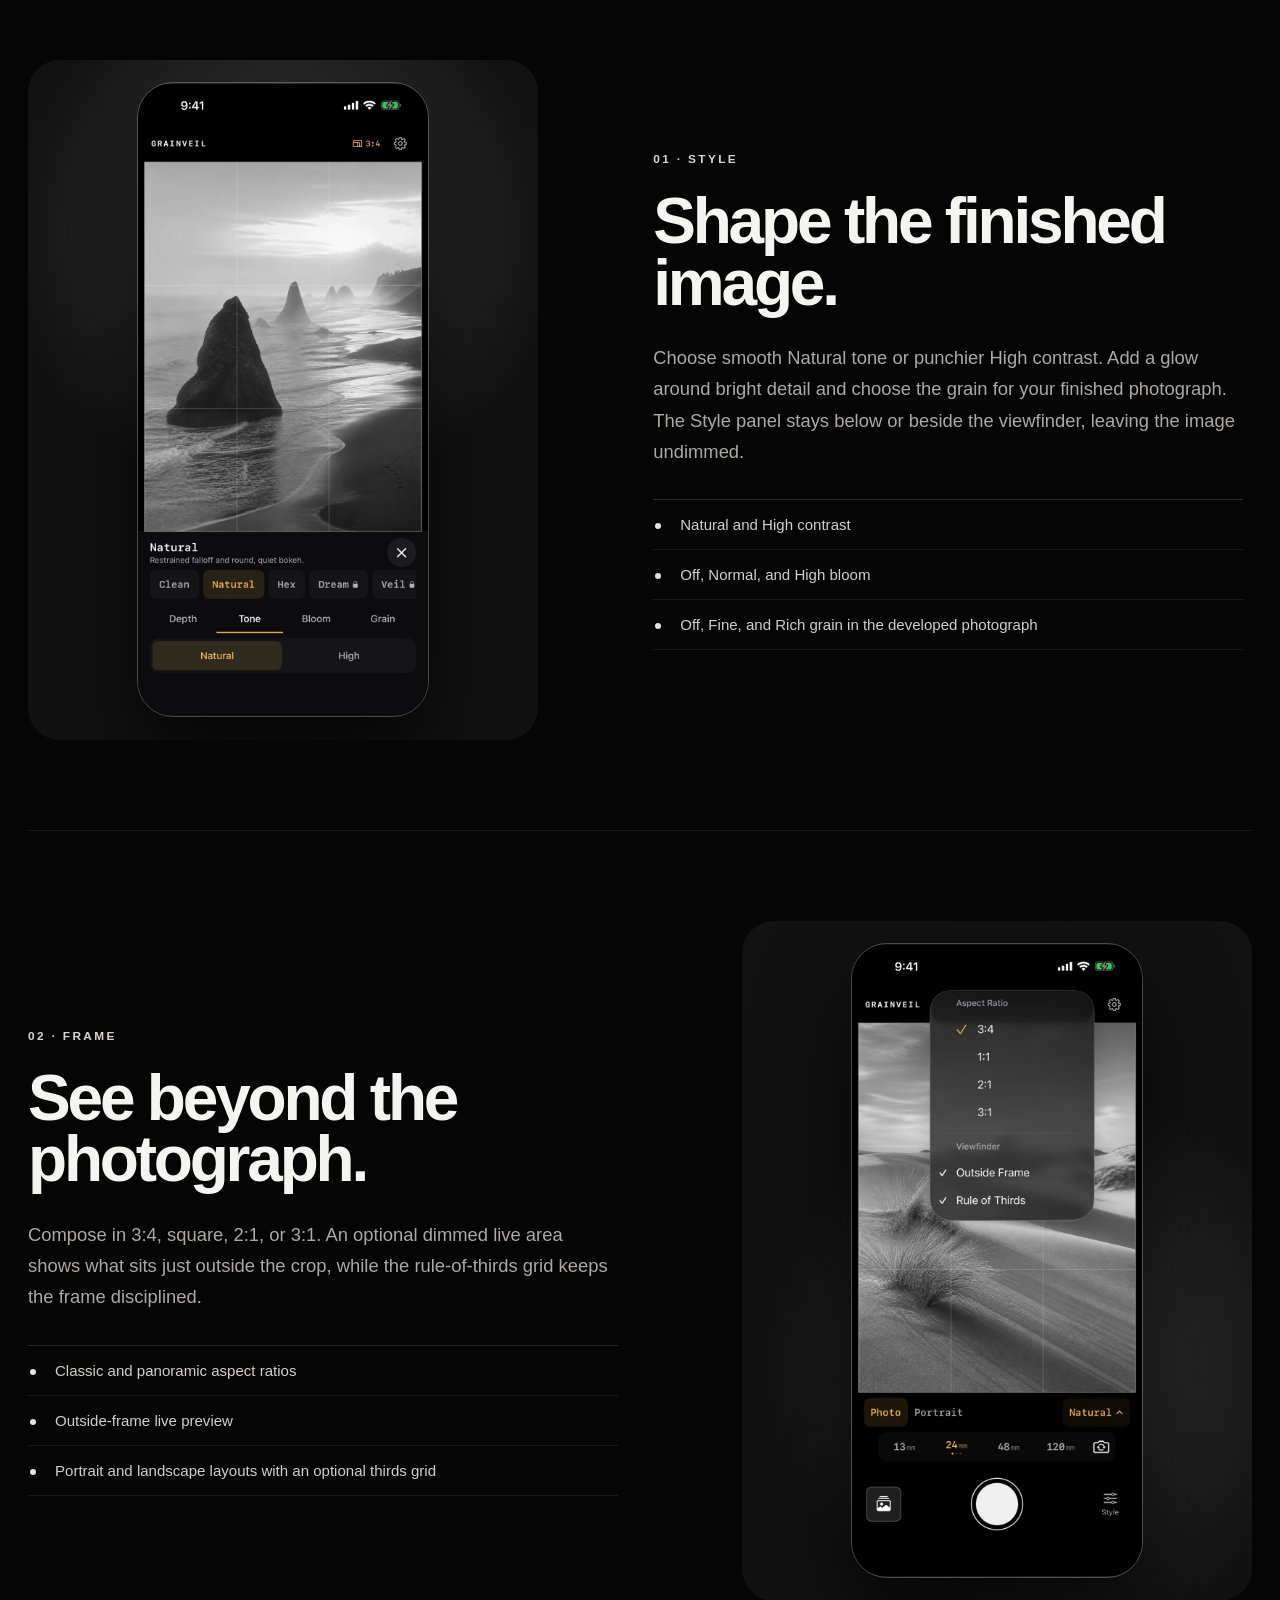
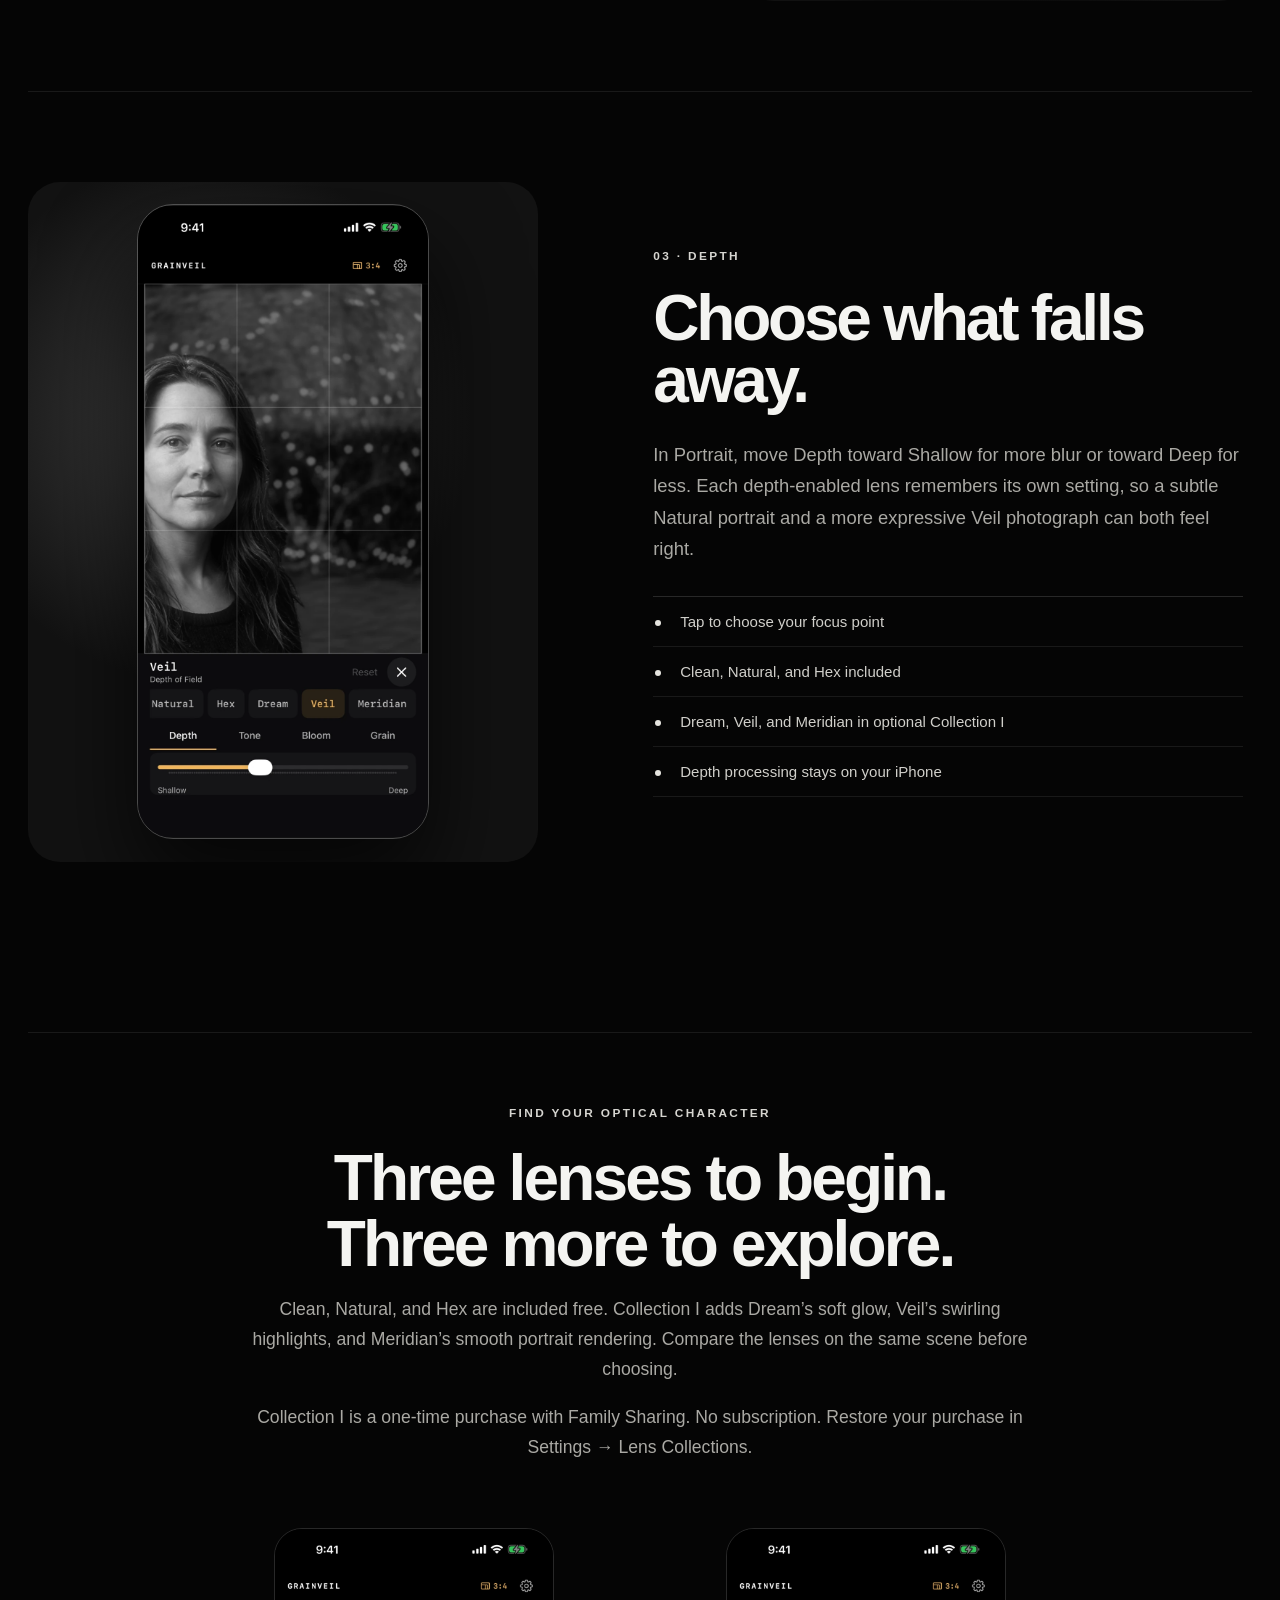
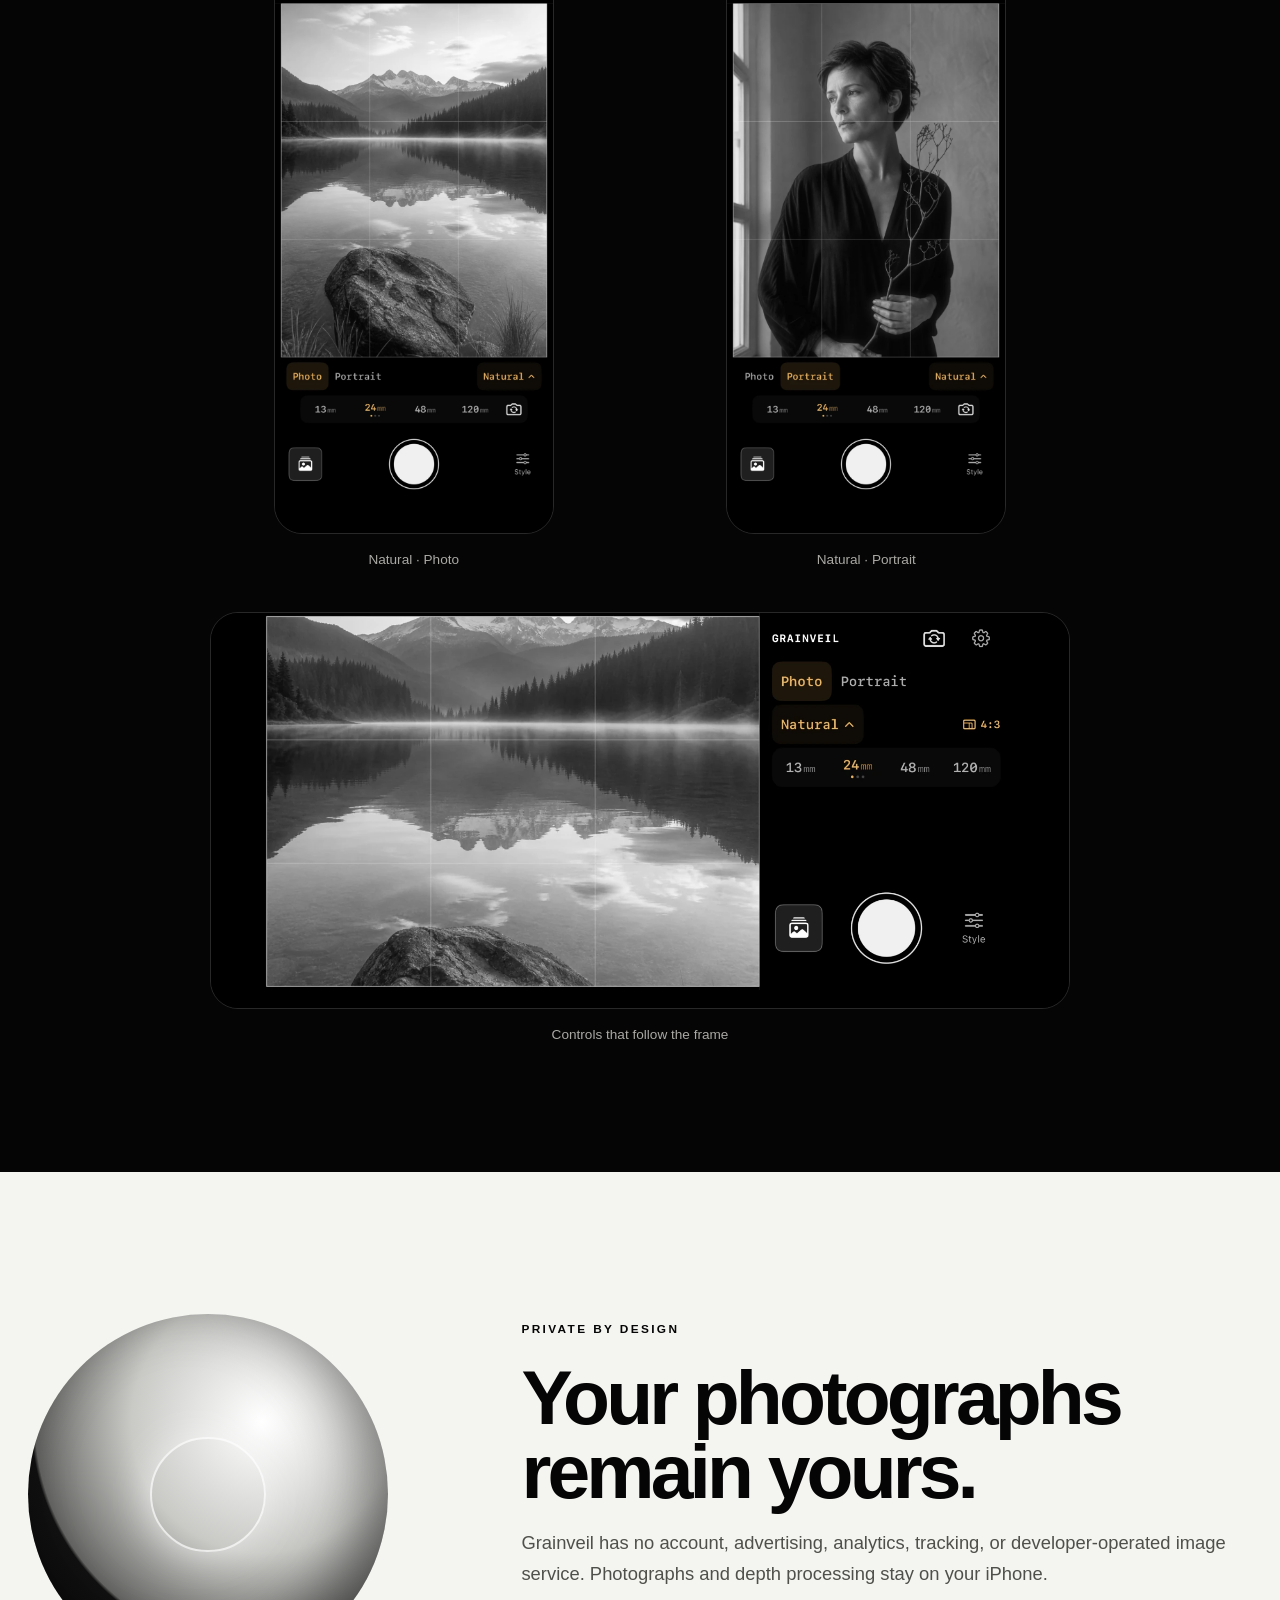
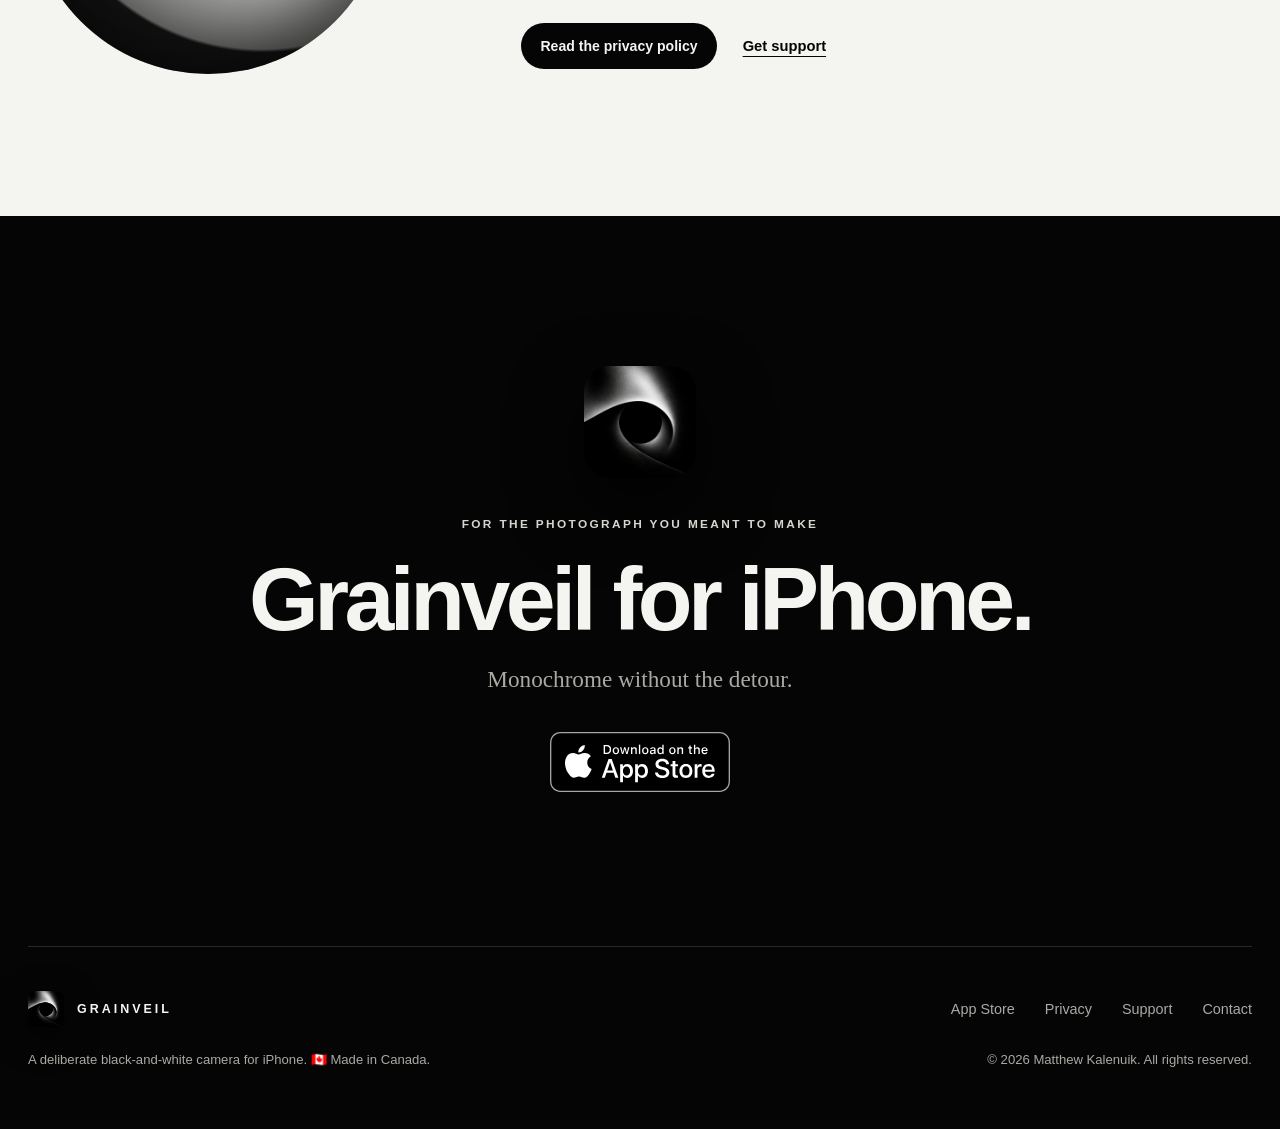
==== commit 117d53c2: "Remove redundant lens caption from website hero" ====
--- a/index.html
+++ b/index.html
@@ -57,7 +57,6 @@
       <div class="hero-visual" aria-label="Grainveil Portrait mode with the Veil lens">
         <div class="halo" aria-hidden="true"></div>
         <img class="phone-shot" src="assets/1.1-release/veil-portrait.webp" width="800" height="1738" fetchpriority="high" alt="Grainveil 1.1 in Portrait mode with Veil selected, showing a monochrome portrait against soft foliage">
-        <div class="capture-note"><span></span> Veil · Portrait</div>
       </div>
     </section>
 
--- a/style.css
+++ b/style.css
@@ -51,8 +51,6 @@
 .hero-visual { position: relative; display: grid; place-items: center; min-height: 690px; }
 .halo { position: absolute; width: 590px; height: 590px; border-radius: 50%; background: radial-gradient(circle, rgba(255,255,255,.14), rgba(255,255,255,.025) 42%, transparent 70%); filter: blur(8px); }
 .phone-shot { position: relative; z-index: 1; width: auto; height: min(640px, 72vh); max-width: min(300px, 72vw); aspect-ratio: 800 / 1738; object-fit: contain; border: 1px solid rgba(255,255,255,.28); border-radius: 38px; box-shadow: 0 55px 100px rgba(0,0,0,.78), 0 0 0 8px rgba(255,255,255,.025); }
-.capture-note { position: absolute; z-index: 2; right: 0; bottom: 78px; display: flex; align-items: center; gap: 10px; padding: 12px 15px; border: 1px solid var(--line); border-radius: 999px; background: rgba(8,8,8,.82); backdrop-filter: blur(18px); color: #c7c6c1; font-size: .78rem; }
-.capture-note span { width: 7px; height: 7px; border-radius: 50%; background: #f1f1ed; box-shadow: 0 0 16px rgba(255,255,255,.8); }
 
 .principles { display: grid; grid-template-columns: repeat(3, 1fr); border-block: 1px solid var(--line); }
 .principles p { margin: 0; padding: 26px 30px; text-align: center; border-right: 1px solid var(--line); font-size: .86rem; }
@@ -153,7 +151,6 @@
   .hero-copy { display: grid; grid-template-columns: minmax(0, 1fr); justify-items: center; }
   .lede { max-width: 620px; }
   .hero-visual { min-height: 650px; }
-  .capture-note { right: 4%; bottom: 55px; }
   .intro { padding-block: 110px 80px; grid-template-columns: 1fr; }
   .intro > p:last-child { margin-top: 28px; }
   .story-row, .story-row.reverse { grid-template-columns: 1fr; min-height: 0; gap: 55px; padding-block: 70px; }
@@ -177,7 +174,6 @@
   .hero-actions { justify-content: center; }
   .hero-visual { min-height: 570px; }
   .phone-shot { width: auto; height: min(560px, 68vh); max-width: 258px; border-radius: 31px; }
-  .capture-note { bottom: 40px; right: -2%; }
   .principles { grid-template-columns: 1fr; }
   .principles p { border-right: 0; border-bottom: 1px solid var(--line-soft); }
   .principles p:last-child { border-bottom: 0; }
